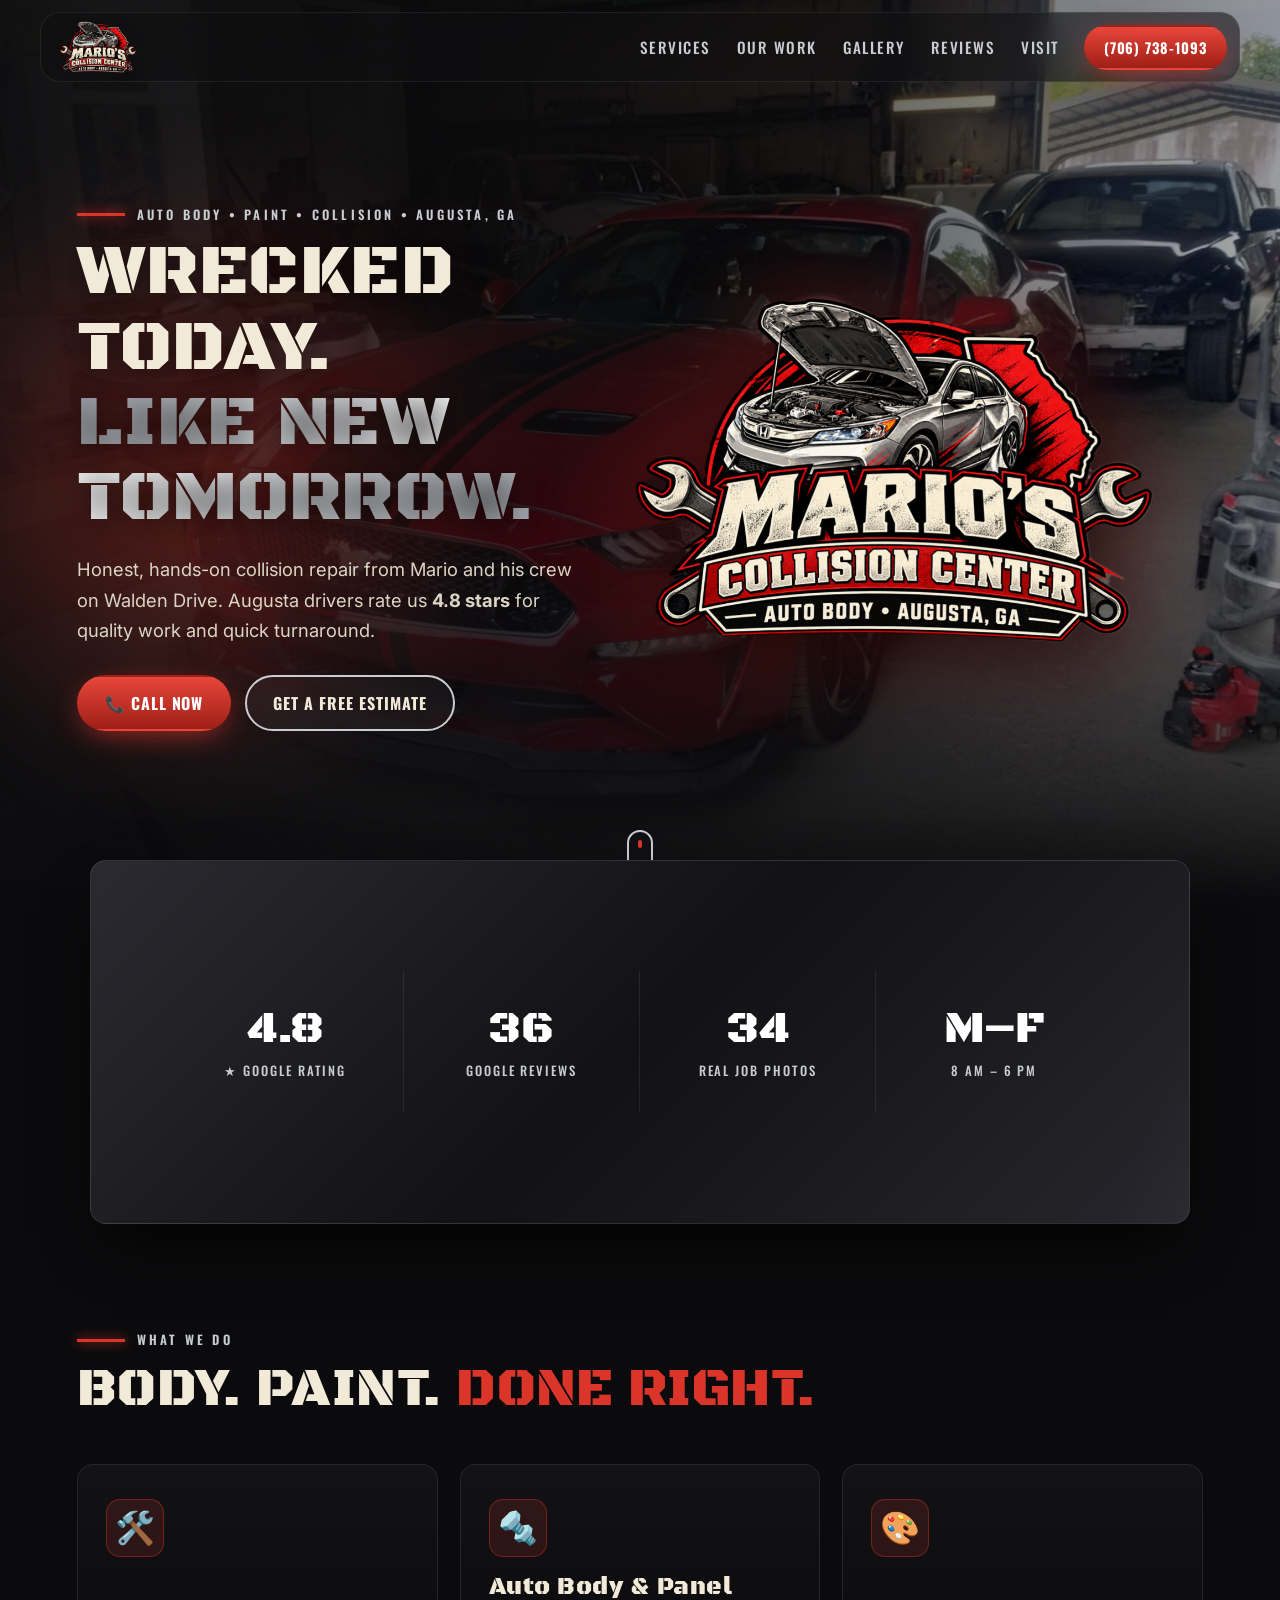
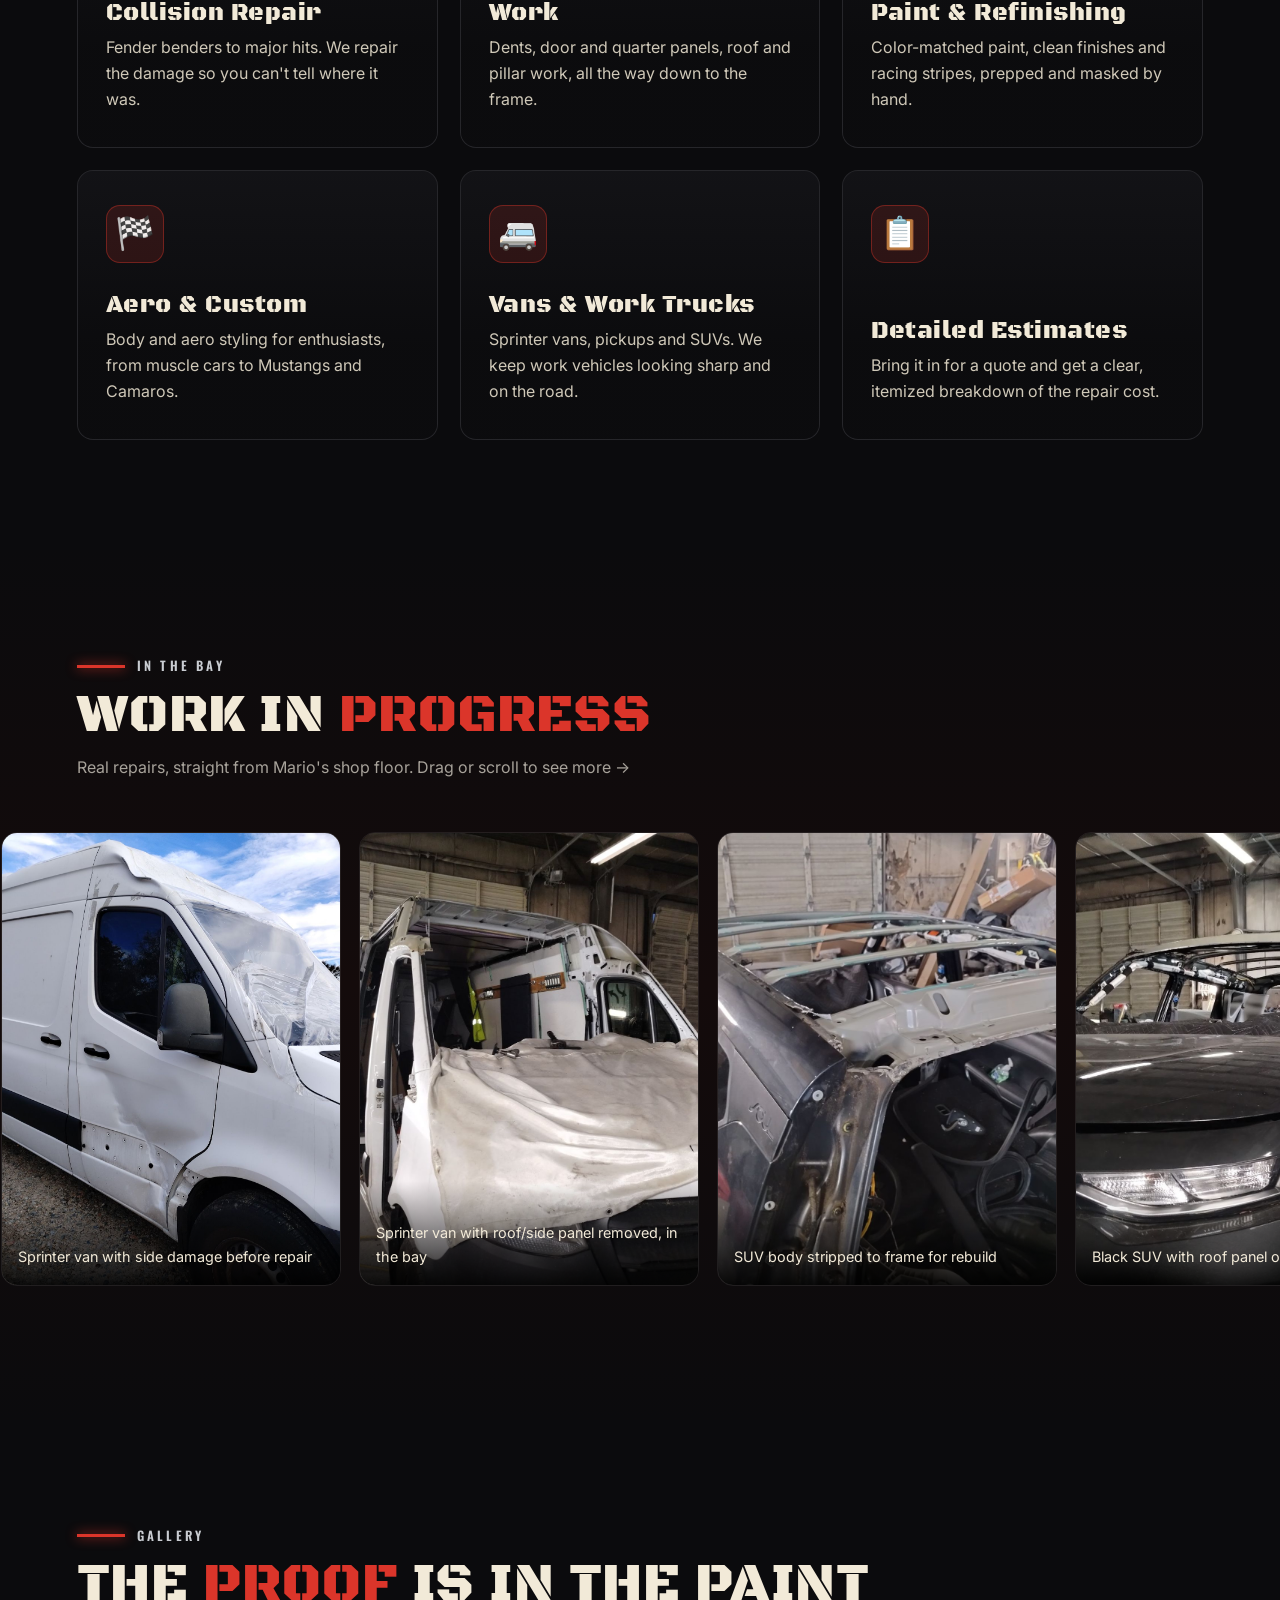
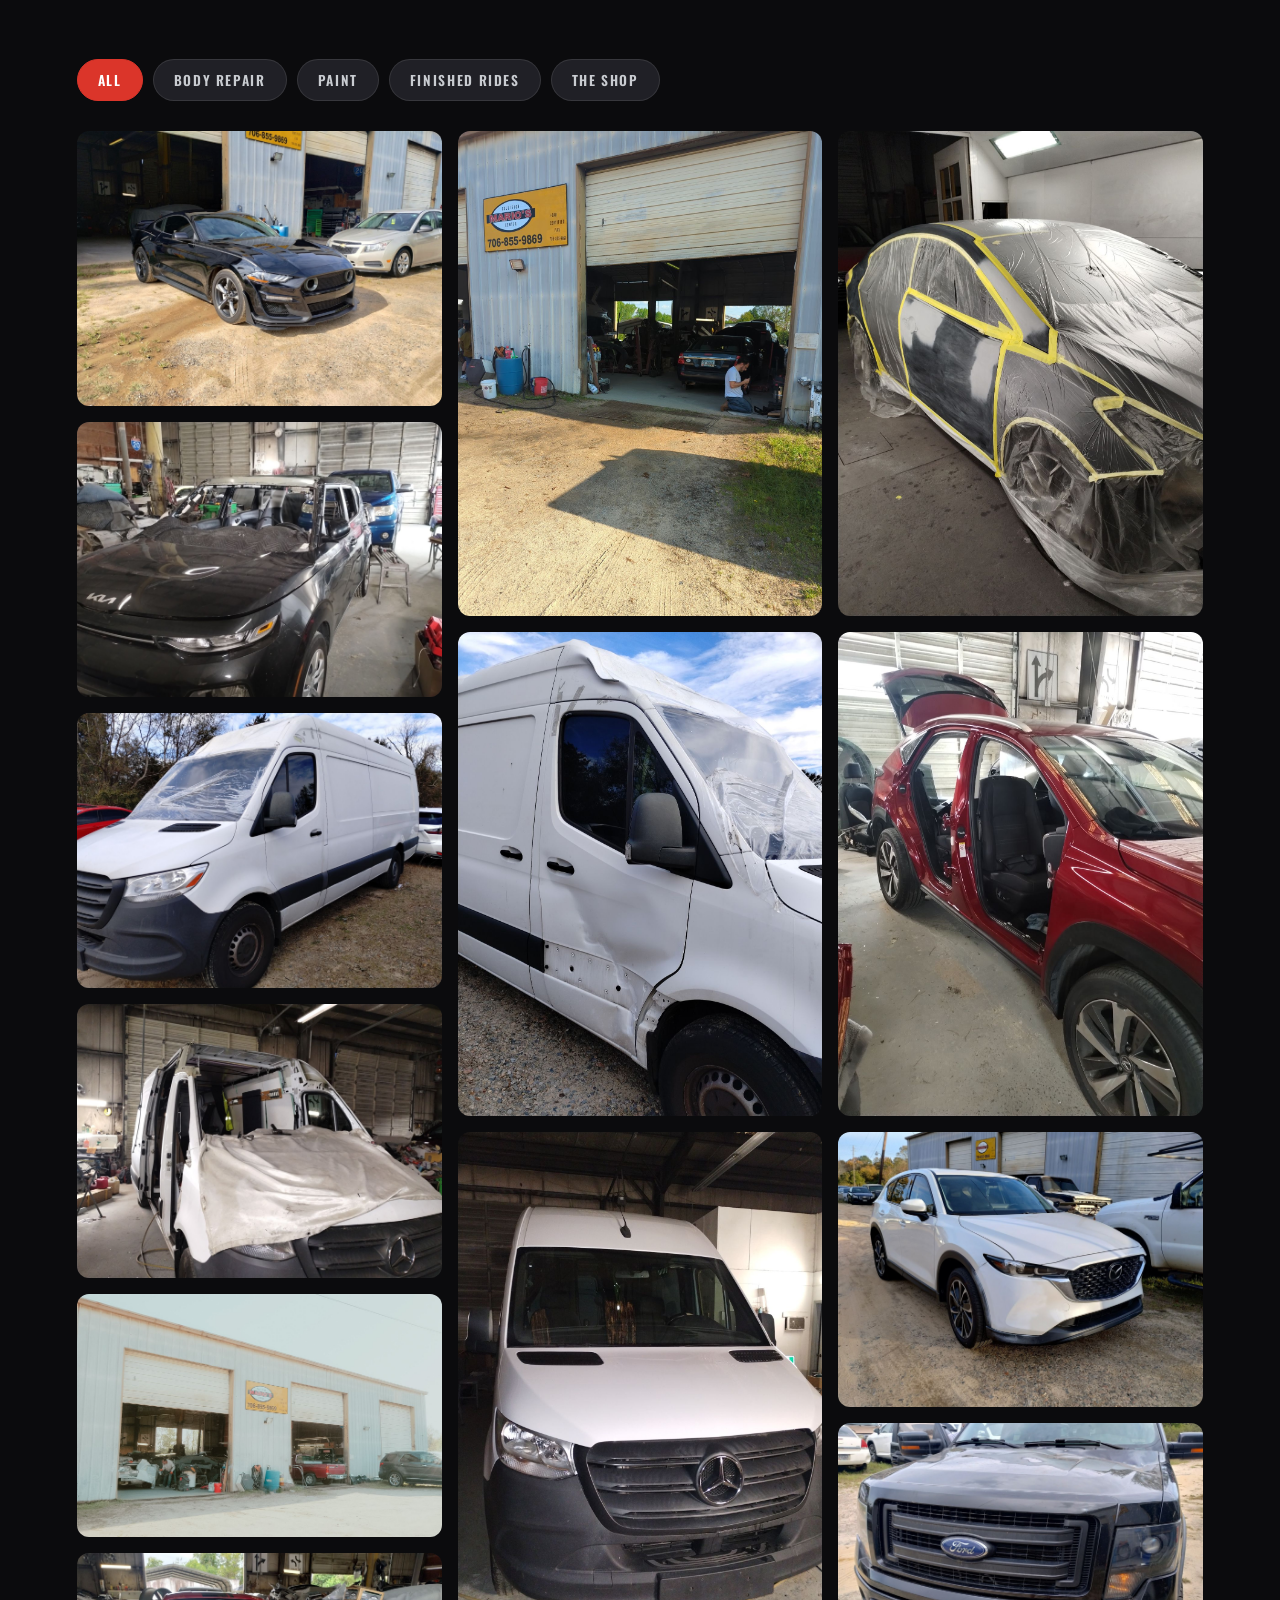
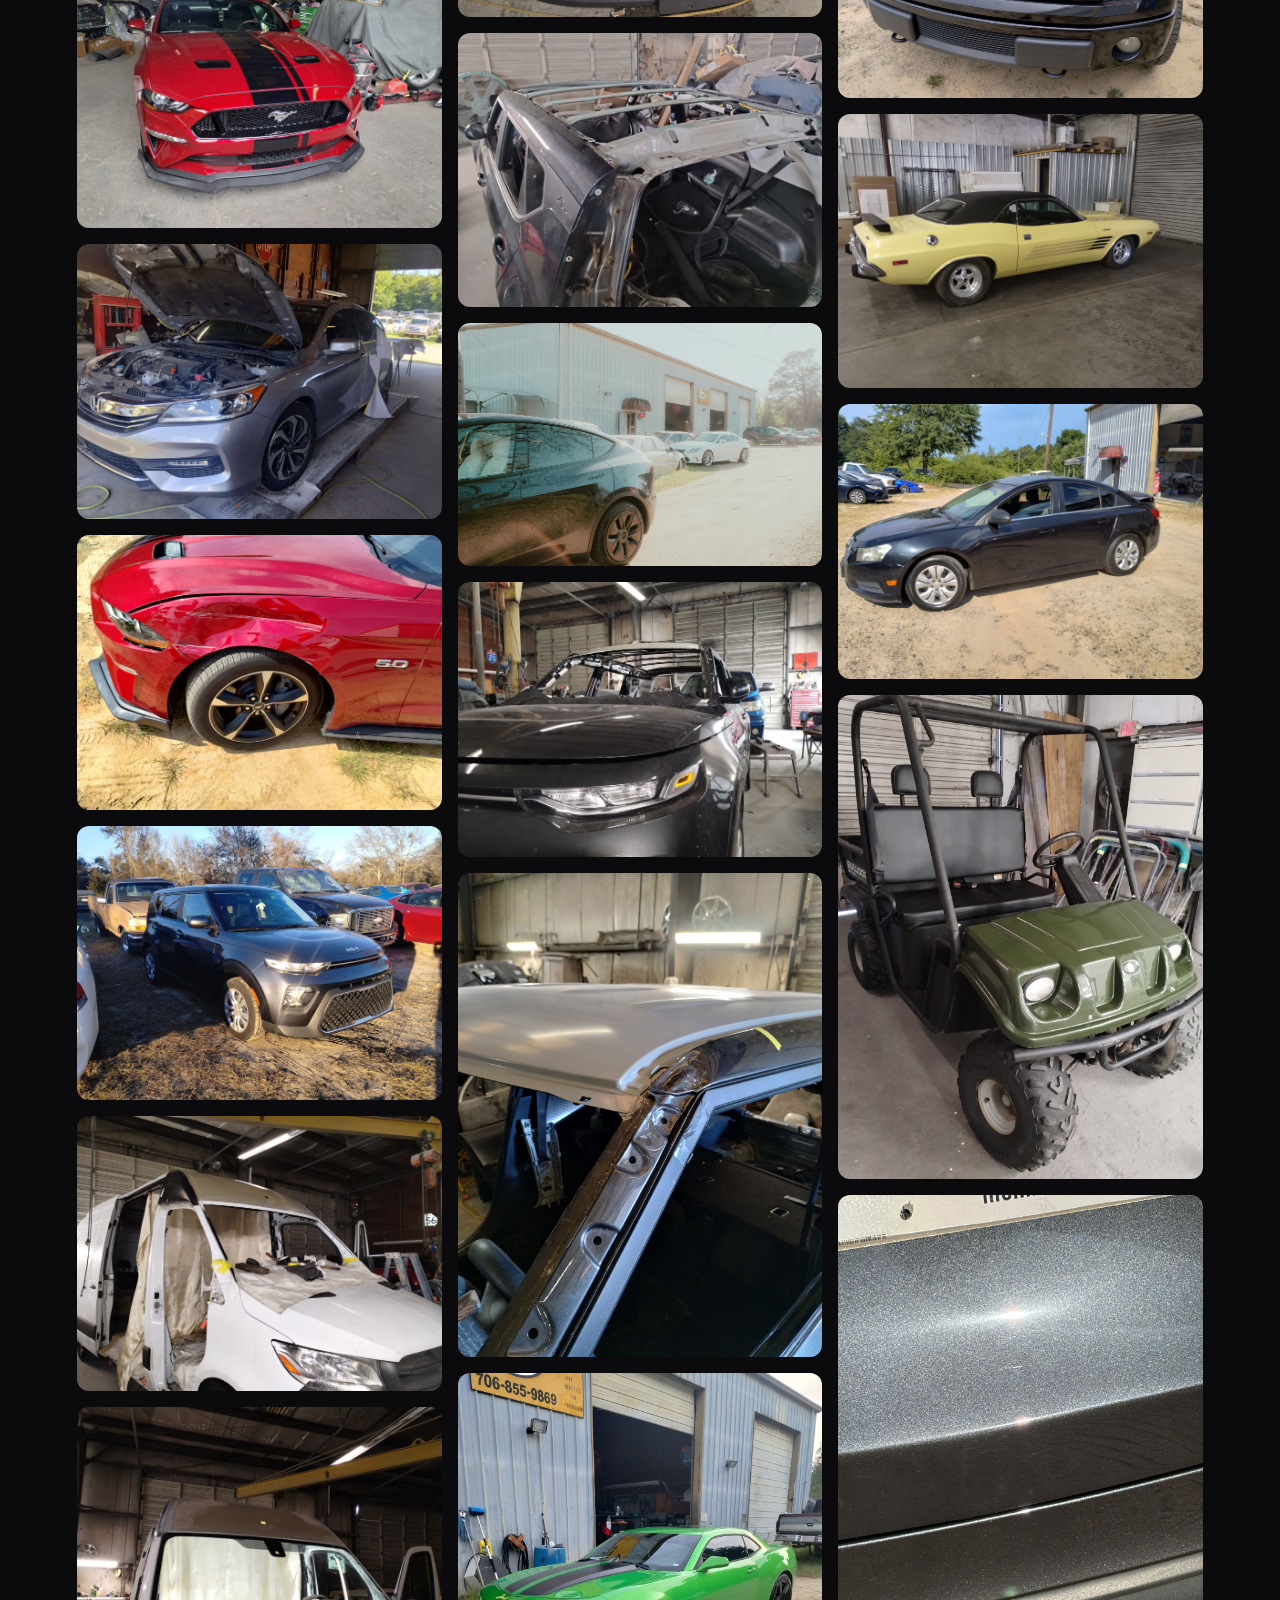
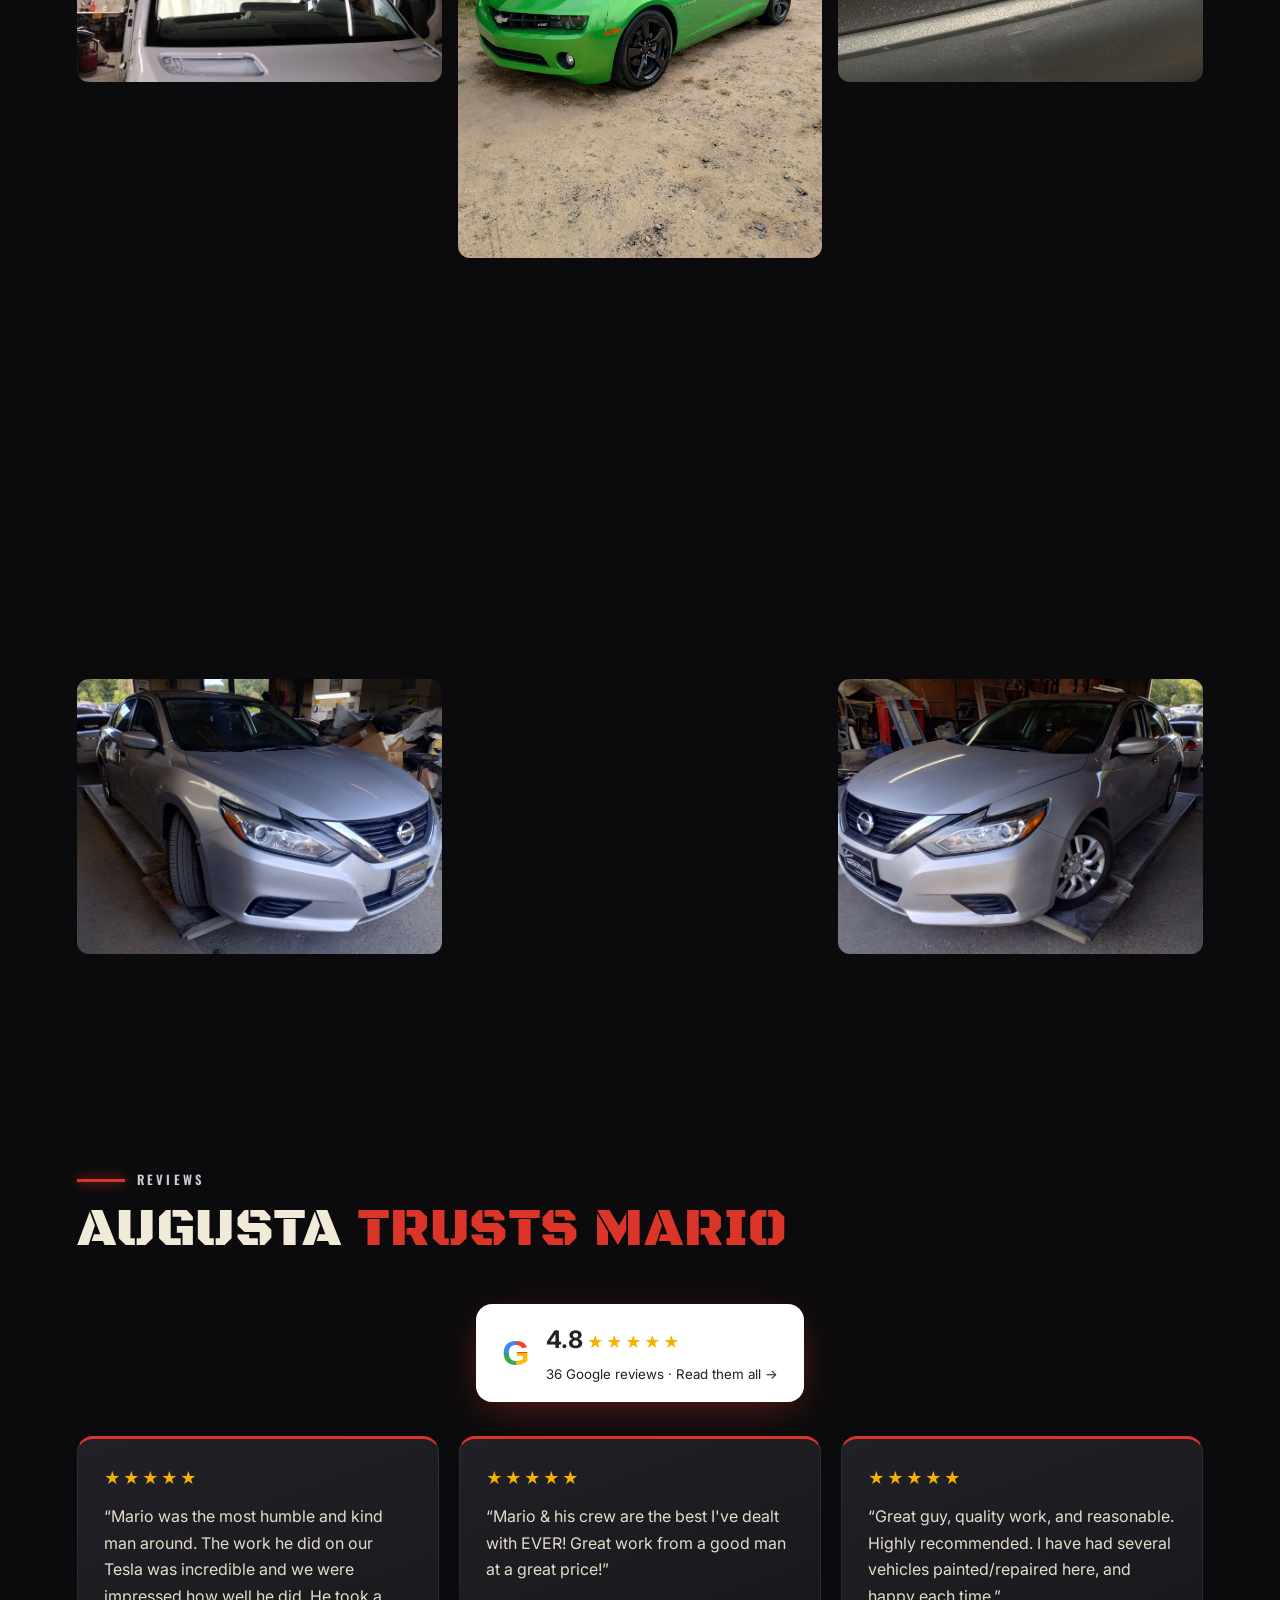
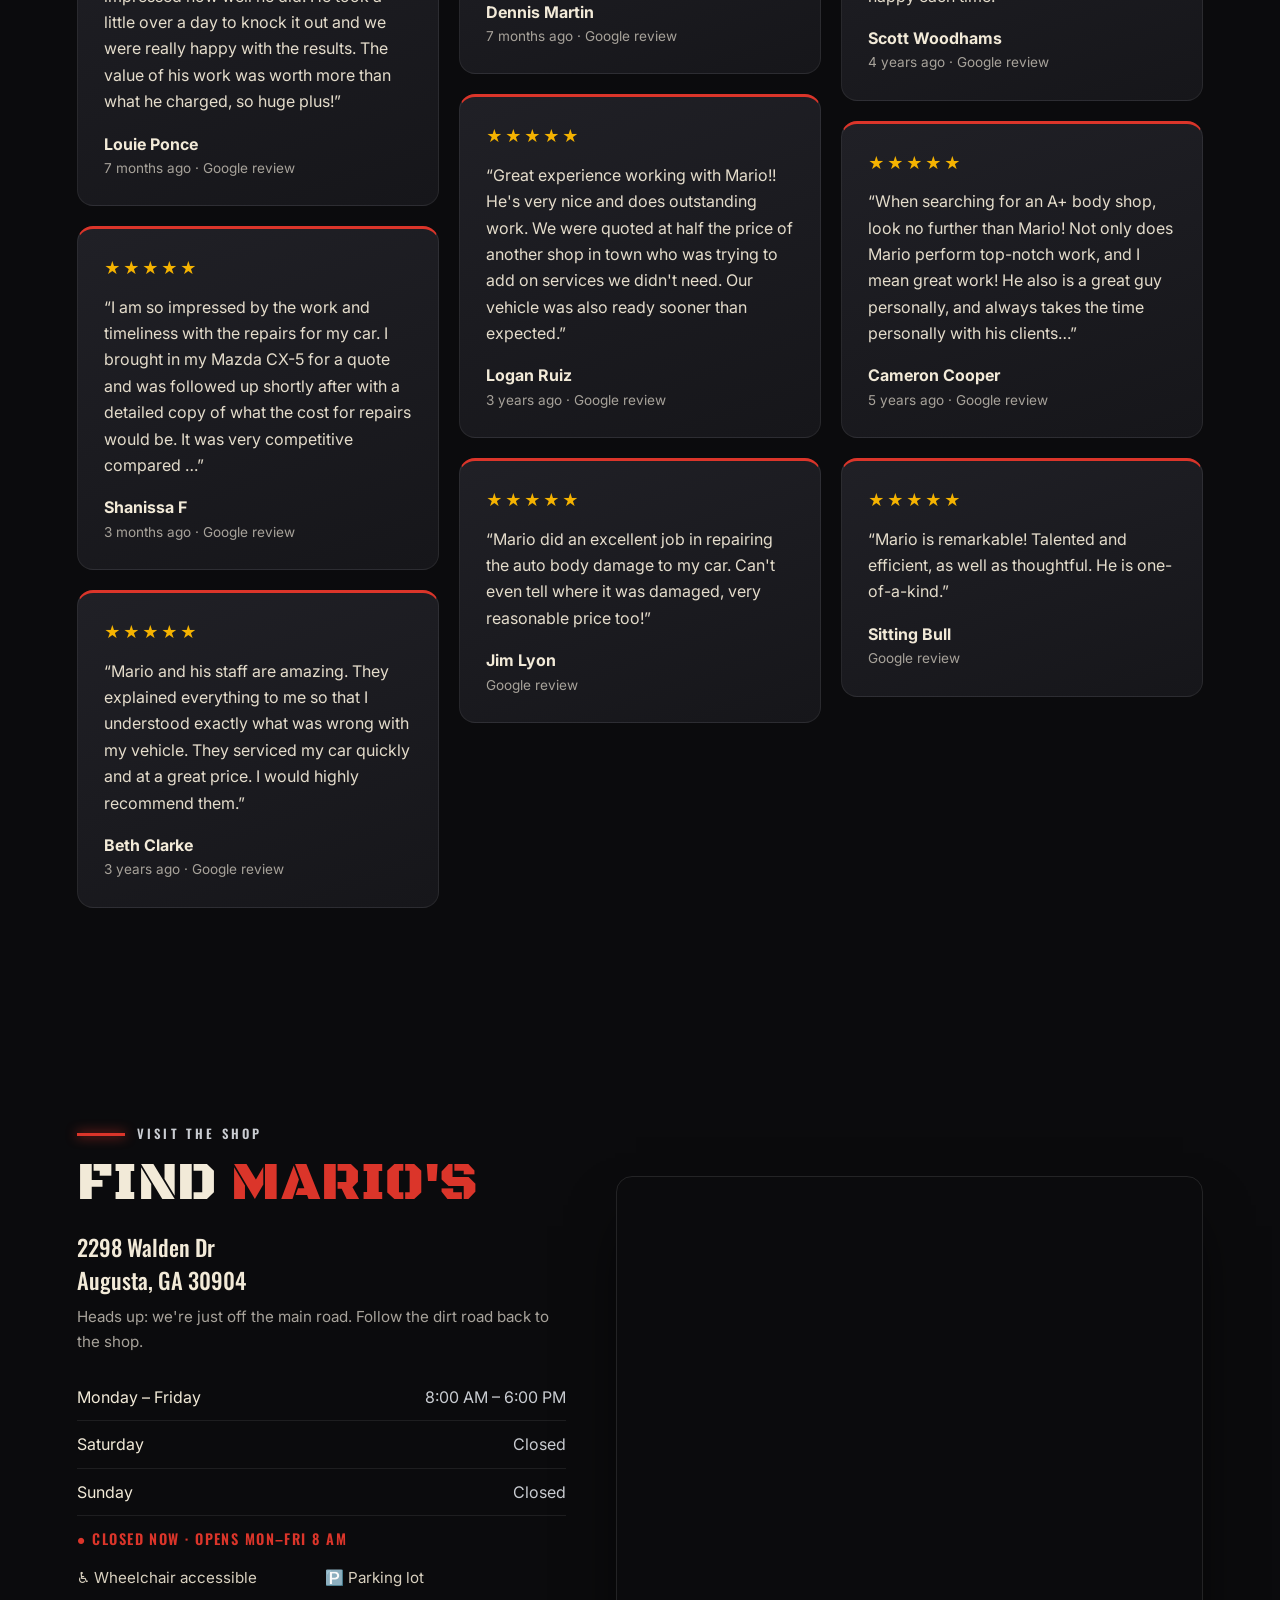
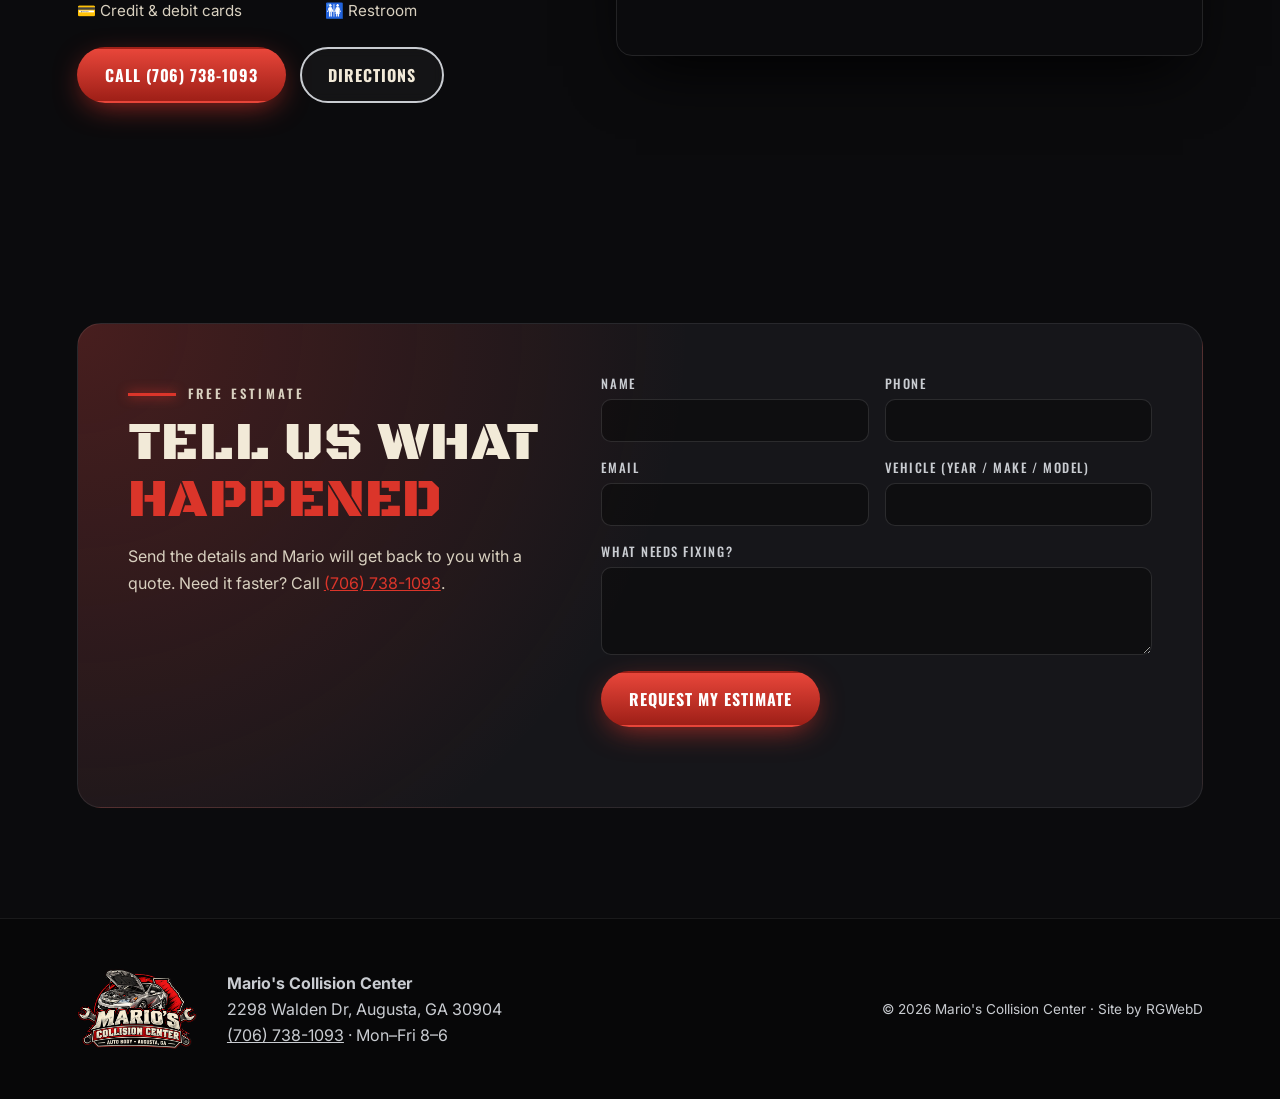
==== index.html @ 603a434c "Mario's Collision Center site" ====
<!doctype html>
<html lang="en">
<head>
<meta charset="utf-8"><meta name="viewport" content="width=device-width,initial-scale=1">
<title>Mario's Collision Center | Auto Body & Paint in Augusta, GA</title>
<meta name="description" content="Mario's Collision Center: collision repair, auto body and paint at 2298 Walden Dr, Augusta, GA. Rated 4.8 stars on Google. Call (706) 738-1093.">
<link rel="icon" href="assets/logo-clean.png">
<link rel="preconnect" href="https://fonts.googleapis.com"><link rel="preconnect" href="https://fonts.gstatic.com" crossorigin>
<link href="https://fonts.googleapis.com/css2?family=Black+Ops+One&family=Oswald:wght@500;700&family=Inter:wght@400;500;600&display=swap" rel="stylesheet">
<link rel="stylesheet" href="css/styles.css">
<script type="application/ld+json">{"@context":"https://schema.org","@type":"AutoBodyShop","name":"Mario's Collision Center","telephone":"+1-706-738-1093","address":{"@type":"PostalAddress","streetAddress":"2298 Walden Dr","addressLocality":"Augusta","addressRegion":"GA","postalCode":"30904","addressCountry":"US"},"geo":{"@type":"GeoCoordinates","latitude":33.4549062,"longitude":-82.0308642},"openingHours":"Mo-Fr 08:00-18:00","aggregateRating":{"@type":"AggregateRating","ratingValue":"4.8","reviewCount":"36"}}</script>
</head>
<body>
<div class="progress"></div>
<header class="nav" id="nav">
  <a href="#top" class="brand"><img src="assets/logo-clean.png" alt="Mario's Collision Center logo"></a>
  <nav id="menu"><a href="#services">Services</a><a href="#work">Our Work</a><a href="#gallery">Gallery</a><a href="#reviews">Reviews</a><a href="#visit">Visit</a></nav>
  <a href="tel:+17067381093" class="btn btn-red nav-cta">(706) 738-1093</a>
  <button class="burger" aria-label="Menu" aria-expanded="false"><span></span><span></span><span></span></button>
</header>

<section class="hero" id="top">
  <div class="hero-bg" style="background-image:url(assets/gallery/gbp-shop-03.jpg)"></div>
  <div class="hero-shade"></div><div class="hero-glow"></div>
  <div class="hero-inner">
    <img class="hero-logo" src="assets/logo-clean.png" alt="Mario's Collision Center, Auto Body, Augusta GA">
    <div class="hero-copy">
      <p class="eyebrow"><span class="line"></span>Auto Body • Paint • Collision • Augusta, GA</p>
      <h1>Wrecked today.<br><span class="sheen">Like new tomorrow.</span></h1>
      <p class="lead">Honest, hands-on collision repair from Mario and his crew on Walden Drive. Augusta drivers rate us <strong>4.8 stars</strong> for quality work and quick turnaround.</p>
      <div class="ctas"><a href="tel:+17067381093" class="btn btn-red">📞 Call Now</a><a href="#estimate" class="btn btn-ghost">Get a Free Estimate</a></div>
    </div>
  </div>
  <a href="#stats" class="scroll-cue" aria-label="Scroll down"><span></span></a>
</section>

<section class="stats" id="stats">
  <div class="stat reveal"><b data-count="4.8" data-dec="1">4.8</b><span>★ Google rating</span></div>
  <div class="stat reveal"><b data-count="36">36</b><span>Google reviews</span></div>
  <div class="stat reveal"><b data-count="34">34</b><span>Real job photos</span></div>
  <div class="stat reveal"><b>M–F</b><span>8 AM – 6 PM</span></div>
</section>

<section class="services" id="services">
  <div class="head reveal"><p class="eyebrow"><span class="line"></span>What we do</p><h2>Body. Paint. <span class="red">Done right.</span></h2></div>
  <div class="grid">
    <article class="card reveal" style="--img:url(assets/gallery/gbp-repair-05.jpg)"><div class="ic">🛠️</div><h3>Collision Repair</h3><p>Fender benders to major hits. We repair the damage so you can't tell where it was.</p></article>
    <article class="card reveal" style="--img:url(assets/gallery/gbp-repair-12.jpg)"><div class="ic">🔩</div><h3>Auto Body & Panel Work</h3><p>Dents, door and quarter panels, roof and pillar work, all the way down to the frame.</p></article>
    <article class="card reveal" style="--img:url(assets/gallery/gbp-paint-03.jpg)"><div class="ic">🎨</div><h3>Paint & Refinishing</h3><p>Color-matched paint, clean finishes and racing stripes, prepped and masked by hand.</p></article>
    <article class="card reveal" style="--img:url(assets/gallery/gbp-paint-01.jpg)"><div class="ic">🏁</div><h3>Aero & Custom</h3><p>Body and aero styling for enthusiasts, from muscle cars to Mustangs and Camaros.</p></article>
    <article class="card reveal" style="--img:url(assets/gallery/gbp-repair-07.jpg)"><div class="ic">🚐</div><h3>Vans & Work Trucks</h3><p>Sprinter vans, pickups and SUVs. We keep work vehicles looking sharp and on the road.</p></article>
    <article class="card reveal" style="--img:url(assets/gallery/gbp-car-08.jpg)"><div class="ic">📋</div><h3>Detailed Estimates</h3><p>Bring it in for a quote and get a clear, itemized breakdown of the repair cost.</p></article>
  </div>
</section>

<section class="work" id="work">
  <div class="head reveal"><p class="eyebrow"><span class="line"></span>In the bay</p><h2>Work in <span class="red">progress</span></h2><p class="sub">Real repairs, straight from Mario's shop floor. Drag or scroll to see more →</p></div>
  <div class="wip-strip"><div class="wip-card"><img src="assets/gallery/gbp-beforeafter-01.jpg" alt="Sprinter van with side damage before repair" loading="lazy"><span>Sprinter van with side damage before repair</span></div>
<div class="wip-card"><img src="assets/gallery/gbp-repair-03.jpg" alt="Sprinter van with roof/side panel removed, in the bay" loading="lazy"><span>Sprinter van with roof/side panel removed, in the bay</span></div>
<div class="wip-card"><img src="assets/gallery/gbp-repair-10.jpg" alt="SUV body stripped to frame for rebuild" loading="lazy"><span>SUV body stripped to frame for rebuild</span></div>
<div class="wip-card"><img src="assets/gallery/gbp-repair-11.jpg" alt="Black SUV with roof panel off, in the bay" loading="lazy"><span>Black SUV with roof panel off, in the bay</span></div>
<div class="wip-card"><img src="assets/gallery/gbp-repair-12.jpg" alt="Roof and pillar body work close-up" loading="lazy"><span>Roof and pillar body work close-up</span></div>
<div class="wip-card"><img src="assets/gallery/gbp-paint-02.jpg" alt="Car masked and taped for paint" loading="lazy"><span>Car masked and taped for paint</span></div>
<div class="wip-card"><img src="assets/gallery/gbp-repair-06.jpg" alt="Sprinter van front-end repair in progress" loading="lazy"><span>Sprinter van front-end repair in progress</span></div>
<div class="wip-card"><img src="assets/gallery/gbp-repair-04.jpg" alt="Silver Honda with hood up, masked for repair" loading="lazy"><span>Silver Honda with hood up, masked for repair</span></div></div>
</section>

<section class="gallery" id="gallery">
  <div class="head reveal"><p class="eyebrow"><span class="line"></span>Gallery</p><h2>The <span class="red">proof</span> is in the paint</h2></div>
  <div class="filters reveal"><button class="active" data-filter="all">All</button><button data-filter="repair">Body Repair</button><button data-filter="paint">Paint</button><button data-filter="car">Finished Rides</button><button data-filter="shop">The Shop</button></div>
  <div class="masonry"><figure class="g-item reveal" data-cat="car"><img src="assets/gallery/gbp-car-01.jpg" alt="Black Ford Mustang outside the shop bays" loading="lazy"><figcaption>Black Ford Mustang outside the shop bays</figcaption></figure>
<figure class="g-item reveal" data-cat="repair"><img src="assets/gallery/gbp-repair-01.jpg" alt="Gray Kia hatchback in shop with front-end work" loading="lazy"><figcaption>Gray Kia hatchback in shop with front-end work</figcaption></figure>
<figure class="g-item reveal" data-cat="repair"><img src="assets/gallery/gbp-repair-02.jpg" alt="White Mercedes Sprinter van awaiting body repair" loading="lazy"><figcaption>White Mercedes Sprinter van awaiting body repair</figcaption></figure>
<figure class="g-item reveal" data-cat="repair"><img src="assets/gallery/gbp-repair-03.jpg" alt="Sprinter van with roof/side panel removed, in the bay" loading="lazy"><figcaption>Sprinter van with roof/side panel removed, in the bay</figcaption></figure>
<figure class="g-item reveal" data-cat="shop"><img src="assets/gallery/gbp-shop-01.jpg" alt="Shop exterior with three roll-up bay doors" loading="lazy"><figcaption>Shop exterior with three roll-up bay doors</figcaption></figure>
<figure class="g-item reveal" data-cat="car"><img src="assets/gallery/gbp-car-02.jpg" alt="Red Ford Mustang 5.0 with black racing stripes inside the shop" loading="lazy"><figcaption>Red Ford Mustang 5.0 with black racing stripes inside the shop</figcaption></figure>
<figure class="g-item reveal" data-cat="repair"><img src="assets/gallery/gbp-repair-04.jpg" alt="Silver Honda with hood up, masked for repair" loading="lazy"><figcaption>Silver Honda with hood up, masked for repair</figcaption></figure>
<figure class="g-item reveal" data-cat="repair"><img src="assets/gallery/gbp-repair-05.jpg" alt="Red Mustang with fender/door damage before repair" loading="lazy"><figcaption>Red Mustang with fender/door damage before repair</figcaption></figure>
<figure class="g-item reveal" data-cat="car"><img src="assets/gallery/gbp-car-03.jpg" alt="Dark gray Kia Soul in the yard" loading="lazy"><figcaption>Dark gray Kia Soul in the yard</figcaption></figure>
<figure class="g-item reveal" data-cat="repair"><img src="assets/gallery/gbp-repair-06.jpg" alt="Sprinter van front-end repair in progress" loading="lazy"><figcaption>Sprinter van front-end repair in progress</figcaption></figure>
<figure class="g-item reveal" data-cat="repair"><img src="assets/gallery/gbp-repair-07.jpg" alt="White high-roof Sprinter van with open door in bay" loading="lazy"><figcaption>White high-roof Sprinter van with open door in bay</figcaption></figure>
<figure class="g-item reveal" data-cat="car"><img src="assets/gallery/gbp-car-04.jpg" alt="Black Mustang side profile in the lot" loading="lazy"><figcaption>Black Mustang side profile in the lot</figcaption></figure>
<figure class="g-item reveal" data-cat="repair"><img src="assets/gallery/gbp-repair-08.jpg" alt="Van interior/side opened up for panel work" loading="lazy"><figcaption>Van interior/side opened up for panel work</figcaption></figure>
<figure class="g-item reveal" data-cat="car"><img src="assets/gallery/gbp-car-05.jpg" alt="Silver Nissan Altima on tow dolly" loading="lazy"><figcaption>Silver Nissan Altima on tow dolly</figcaption></figure>
<figure class="g-item reveal" data-cat="shop"><img src="assets/gallery/gbp-shop-02.jpg" alt="Shop front with bay door and sign, portrait" loading="lazy"><figcaption>Shop front with bay door and sign, portrait</figcaption></figure>
<figure class="g-item reveal" data-cat="repair"><img src="assets/gallery/gbp-beforeafter-01.jpg" alt="Sprinter van with side damage before repair" loading="lazy"><figcaption>Sprinter van with side damage before repair</figcaption></figure>
<figure class="g-item reveal" data-cat="repair"><img src="assets/gallery/gbp-repair-09.jpg" alt="Mercedes Sprinter van front view in shop" loading="lazy"><figcaption>Mercedes Sprinter van front view in shop</figcaption></figure>
<figure class="g-item reveal" data-cat="repair"><img src="assets/gallery/gbp-repair-10.jpg" alt="SUV body stripped to frame for rebuild" loading="lazy"><figcaption>SUV body stripped to frame for rebuild</figcaption></figure>
<figure class="g-item reveal" data-cat="car"><img src="assets/gallery/gbp-car-06.jpg" alt="Dark Tesla outside the shop building" loading="lazy"><figcaption>Dark Tesla outside the shop building</figcaption></figure>
<figure class="g-item reveal" data-cat="repair"><img src="assets/gallery/gbp-repair-11.jpg" alt="Black SUV with roof panel off, in the bay" loading="lazy"><figcaption>Black SUV with roof panel off, in the bay</figcaption></figure>
<figure class="g-item reveal" data-cat="repair"><img src="assets/gallery/gbp-repair-12.jpg" alt="Roof and pillar body work close-up" loading="lazy"><figcaption>Roof and pillar body work close-up</figcaption></figure>
<figure class="g-item reveal" data-cat="paint"><img src="assets/gallery/gbp-paint-01.jpg" alt="Green Chevrolet Camaro with fresh black stripes" loading="lazy"><figcaption>Green Chevrolet Camaro with fresh black stripes</figcaption></figure>
<figure class="g-item reveal" data-cat="car"><img src="assets/gallery/gbp-car-07.jpg" alt="Gray Tesla Model 3 rear" loading="lazy"><figcaption>Gray Tesla Model 3 rear</figcaption></figure>
<figure class="g-item reveal" data-cat="paint"><img src="assets/gallery/gbp-paint-02.jpg" alt="Car masked and taped for paint" loading="lazy"><figcaption>Car masked and taped for paint</figcaption></figure>
<figure class="g-item reveal" data-cat="repair"><img src="assets/gallery/gbp-repair-13.jpg" alt="Red SUV with door open in the bay" loading="lazy"><figcaption>Red SUV with door open in the bay</figcaption></figure>
<figure class="g-item reveal" data-cat="car"><img src="assets/gallery/gbp-car-08.jpg" alt="White Mazda CX-5 after repair" loading="lazy"><figcaption>White Mazda CX-5 after repair</figcaption></figure>
<figure class="g-item reveal" data-cat="car"><img src="assets/gallery/gbp-car-09.jpg" alt="Gray Ford F-150 front end" loading="lazy"><figcaption>Gray Ford F-150 front end</figcaption></figure>
<figure class="g-item reveal" data-cat="car"><img src="assets/gallery/gbp-car-10.jpg" alt="Yellow classic muscle car in shop" loading="lazy"><figcaption>Yellow classic muscle car in shop</figcaption></figure>
<figure class="g-item reveal" data-cat="car"><img src="assets/gallery/gbp-car-11.jpg" alt="Dark Chevrolet Cruze outside the shop" loading="lazy"><figcaption>Dark Chevrolet Cruze outside the shop</figcaption></figure>
<figure class="g-item reveal" data-cat="car"><img src="assets/gallery/gbp-car-12.jpg" alt="Green utility vehicle (UTV) in the shop" loading="lazy"><figcaption>Green utility vehicle (UTV) in the shop</figcaption></figure>
<figure class="g-item reveal" data-cat="paint"><img src="assets/gallery/gbp-paint-03.jpg" alt="Glossy gray metallic paint finish close-up on hood" loading="lazy"><figcaption>Glossy gray metallic paint finish close-up on hood</figcaption></figure>
<figure class="g-item reveal" data-cat="car"><img src="assets/gallery/gbp-car-13.jpg" alt="White Sprinter cargo van outside" loading="lazy"><figcaption>White Sprinter cargo van outside</figcaption></figure>
<figure class="g-item reveal" data-cat="shop"><img src="assets/gallery/gbp-shop-03.jpg" alt="Red Mustang inside the shop with lifts and tools" loading="lazy"><figcaption>Red Mustang inside the shop with lifts and tools</figcaption></figure>
<figure class="g-item reveal" data-cat="car"><img src="assets/gallery/gbp-car-14.jpg" alt="Silver Nissan Altima on tow dolly in the shop" loading="lazy"><figcaption>Silver Nissan Altima on tow dolly in the shop</figcaption></figure></div>
</section>

<section class="reviews" id="reviews">
  <div class="head reveal"><p class="eyebrow"><span class="line"></span>Reviews</p><h2>Augusta <span class="red">trusts Mario</span></h2></div>
  <a class="g-badge reveal" href="https://www.google.com/maps/search/?api=1&query=Mario%27s+Collision+Center+2298+Walden+Dr+Augusta+GA" target="_blank" rel="noopener">
    <span class="g">G</span><span><b id="g-rating">4.8</b> <span class="stars">★★★★★</span><br><small><span id="g-count">36</span> Google reviews · Read them all →</small></span></a>
  <div class="review-grid" id="review-grid"><article class="review reveal"><div class="stars">★★★★★</div><p>“Mario was the most humble and kind man around. The work he did on our Tesla was incredible and we were impressed how well he did. He took a little over a day to knock it out and we were really happy with the results. The value of his work was worth more than what he charged, so huge plus!”</p><footer><strong>Louie Ponce</strong><span>7 months ago · Google review</span></footer></article>
<article class="review reveal"><div class="stars">★★★★★</div><p>“I am so impressed by the work and timeliness with the repairs for my car. I brought in my Mazda CX-5 for a quote and was followed up shortly after with a detailed copy of what the cost for repairs would be. It was very competitive compared …”</p><footer><strong>Shanissa F</strong><span>3 months ago · Google review</span></footer></article>
<article class="review reveal"><div class="stars">★★★★★</div><p>“Mario and his staff are amazing. They explained everything to me so that I understood exactly what was wrong with my vehicle. They serviced my car quickly and at a great price. I would highly recommend them.”</p><footer><strong>Beth Clarke</strong><span>3 years ago · Google review</span></footer></article>
<article class="review reveal"><div class="stars">★★★★★</div><p>“Mario &amp; his crew are the best I&#x27;ve dealt with EVER! Great work from a good man at a great price!”</p><footer><strong>Dennis Martin</strong><span>7 months ago · Google review</span></footer></article>
<article class="review reveal"><div class="stars">★★★★★</div><p>“Great experience working with Mario!! He&#x27;s very nice and does outstanding work. We were quoted at half the price of another shop in town who was trying to add on services we didn&#x27;t need. Our vehicle was also ready sooner than expected.”</p><footer><strong>Logan Ruiz</strong><span>3 years ago · Google review</span></footer></article>
<article class="review reveal"><div class="stars">★★★★★</div><p>“Mario did an excellent job in repairing the auto body damage to my car. Can&#x27;t even tell where it was damaged, very reasonable price too!”</p><footer><strong>Jim Lyon</strong><span>Google review</span></footer></article>
<article class="review reveal"><div class="stars">★★★★★</div><p>“Great guy, quality work, and reasonable. Highly recommended. I have had several vehicles painted/repaired here, and happy each time.”</p><footer><strong>Scott Woodhams</strong><span>4 years ago · Google review</span></footer></article>
<article class="review reveal"><div class="stars">★★★★★</div><p>“When searching for an A+ body shop, look no further than Mario! Not only does Mario perform top-notch work, and I mean great work! He also is a great guy personally, and always takes the time personally with his clients…”</p><footer><strong>Cameron Cooper</strong><span>5 years ago · Google review</span></footer></article>
<article class="review reveal"><div class="stars">★★★★★</div><p>“Mario is remarkable! Talented and efficient, as well as thoughtful. He is one-of-a-kind.”</p><footer><strong>Sitting Bull</strong><span>Google review</span></footer></article></div>
</section>

<section class="visit" id="visit">
  <div class="visit-info reveal">
    <p class="eyebrow"><span class="line"></span>Visit the shop</p><h2>Find <span class="red">Mario's</span></h2>
    <p class="addr">2298 Walden Dr<br>Augusta, GA 30904</p>
    <p class="tip">Heads up: we're just off the main road. Follow the dirt road back to the shop.</p>
    <table class="hours"><tr><td>Monday – Friday</td><td>8:00 AM – 6:00 PM</td></tr><tr><td>Saturday</td><td>Closed</td></tr><tr><td>Sunday</td><td>Closed</td></tr></table>
    <p class="open-now" id="open-now"></p>
    <ul class="amen"><li>♿ Wheelchair accessible</li><li>🅿️ Parking lot</li><li>💳 Credit & debit cards</li><li>🚻 Restroom</li></ul>
    <div class="ctas"><a href="tel:+17067381093" class="btn btn-red">Call (706) 738-1093</a><a class="btn btn-ghost" target="_blank" rel="noopener" href="https://www.google.com/maps/dir/?api=1&destination=33.4549062,-82.0308642">Directions</a></div>
  </div>
  <div class="map reveal"><iframe title="Map to Mario's Collision Center" loading="lazy" src="https://maps.google.com/maps?q=33.4549062,-82.0308642&z=15&output=embed"></iframe></div>
</section>

<section class="estimate" id="estimate">
  <div class="est-box reveal">
    <div><p class="eyebrow"><span class="line"></span>Free estimate</p><h2>Tell us what <span class="red">happened</span></h2><p>Send the details and Mario will get back to you with a quote. Need it faster? Call <a href="tel:+17067381093">(706) 738-1093</a>.</p></div>
    <!-- PLACEHOLDER: point action at Formspree/Netlify/etc. once the shop's email is confirmed -->
    <form action="#FORM-ENDPOINT-PLACEHOLDER" method="POST" id="est-form">
      <div class="row"><label>Name<input name="name" required></label><label>Phone<input name="phone" type="tel" required></label></div>
      <div class="row"><label>Email<input name="email" type="email"></label><label>Vehicle (year / make / model)<input name="vehicle"></label></div>
      <label>What needs fixing?<textarea name="details" rows="4" required></textarea></label>
      <button class="btn btn-red" type="submit">Request My Estimate</button>
      <p class="form-note" id="form-note"></p>
    </form>
  </div>
</section>

<footer class="foot">
  <img src="assets/logo-clean.png" alt="Mario's Collision Center">
  <div><b>Mario's Collision Center</b><br>2298 Walden Dr, Augusta, GA 30904<br><a href="tel:+17067381093">(706) 738-1093</a> · Mon–Fri 8–6</div>
  <p class="copy">© <span id="yr"></span> Mario's Collision Center · Site by RGWebD</p>
</footer>

<div class="lightbox" id="lb" aria-hidden="true"><button class="lb-x" aria-label="Close">×</button><button class="lb-prev" aria-label="Previous">‹</button><figure><img alt=""><figcaption></figcaption></figure><button class="lb-next" aria-label="Next">›</button></div>
<script src="js/main.js"></script>
<script src="js/reviews.js"></script>
</body></html>
---- css/styles.css ----
:root{--red:#db352a;--red-d:#9e1f17;--ink:#0b0b0d;--char:#16161a;--char2:#202026;--silver:#c9ccd1;--cream:#f2ead8;--muted:#a7a29a;--r:16px}
*{box-sizing:border-box;margin:0;padding:0}html{scroll-behavior:smooth;scroll-padding-top:80px}
body{background:var(--ink);color:var(--cream);font:16px/1.65 Inter,system-ui,sans-serif;overflow-x:hidden}
img{max-width:100%;display:block}a{color:inherit}
h1,h2,h3{font-family:"Black Ops One",Oswald,sans-serif;font-weight:400;line-height:1.05;letter-spacing:.5px}
h2{font-size:clamp(2rem,5vw,3.4rem)}.red{color:var(--red)}
.eyebrow{font:600 .8rem/1 Oswald,sans-serif;letter-spacing:.25em;text-transform:uppercase;color:var(--silver);display:flex;align-items:center;gap:12px;margin-bottom:14px}
.line{display:inline-block;height:3px;width:0;background:var(--red);box-shadow:0 0 12px var(--red);transition:width 1s .2s cubic-bezier(.2,.8,.2,1)}
.in .line,.hero .line{width:48px}.hero .line{animation:grow 1.2s .5s both}@keyframes grow{from{width:0}to{width:48px}}
.progress{position:fixed;top:0;left:0;height:3px;width:0;background:linear-gradient(90deg,var(--red),#ff7a6e);z-index:100;box-shadow:0 0 10px var(--red)}
.btn{display:inline-flex;align-items:center;gap:8px;padding:14px 26px;border-radius:999px;font:700 1rem Oswald,sans-serif;letter-spacing:.06em;text-transform:uppercase;text-decoration:none;border:2px solid transparent;cursor:pointer;transition:.25s;position:relative;overflow:hidden}
.btn-red{background:linear-gradient(180deg,#e8463a,var(--red-d));color:#fff;box-shadow:0 8px 30px -8px rgba(219,53,42,.8)}
.btn-red:hover{transform:translateY(-2px);box-shadow:0 12px 40px -6px rgba(219,53,42,1)}
.btn::after{content:"";position:absolute;inset:0;background:linear-gradient(110deg,transparent 30%,rgba(255,255,255,.35) 50%,transparent 70%);transform:translateX(-120%);transition:transform .7s}
.btn:hover::after{transform:translateX(120%)}
.btn-ghost{border-color:var(--silver);color:var(--cream);background:rgba(255,255,255,.04);backdrop-filter:blur(6px)}.btn-ghost:hover{border-color:var(--red);color:#fff}
/* nav */
.nav{position:fixed;top:12px;left:50%;transform:translateX(-50%);width:min(1200px,calc(100% - 24px));display:flex;align-items:center;gap:24px;padding:8px 12px 8px 18px;border-radius:20px;background:rgba(15,15,18,.55);backdrop-filter:blur(16px) saturate(1.4);border:1px solid rgba(255,255,255,.08);z-index:50;transition:.3s}
.nav.scrolled{background:rgba(11,11,13,.85);box-shadow:0 10px 40px rgba(0,0,0,.5)}
.brand img{height:52px;width:auto}.nav nav{display:flex;gap:26px;margin-left:auto}
.nav nav a{text-decoration:none;font:500 .95rem Oswald,sans-serif;letter-spacing:.1em;text-transform:uppercase;color:var(--silver);position:relative}
.nav nav a::after{content:"";position:absolute;left:0;bottom:-4px;height:2px;width:100%;background:var(--red);transform:scaleX(0);transition:.3s;transform-origin:left}
.nav nav a:hover{color:#fff}.nav nav a:hover::after{transform:scaleX(1)}.nav-cta{padding:10px 18px;font-size:.9rem}
.burger{display:none;background:none;border:0;width:40px;height:40px;cursor:pointer;margin-left:auto}.burger span{display:block;height:2px;background:var(--cream);margin:7px 8px;transition:.3s}
/* hero */
.hero{position:relative;min-height:100svh;display:flex;align-items:center;overflow:hidden;padding:120px 6vw 80px}
.hero-bg{position:absolute;inset:-8%;background-size:cover;background-position:center;animation:kb 24s ease-in-out infinite alternate;will-change:transform}
@keyframes kb{from{transform:scale(1.05)}to{transform:scale(1.18) translate(-2%,-1%)}}
.hero-shade{position:absolute;inset:0;background:linear-gradient(90deg,rgba(11,11,13,.96) 0%,rgba(11,11,13,.8) 45%,rgba(11,11,13,.35)),linear-gradient(0deg,var(--ink),transparent 40%)}
.hero-glow{position:absolute;width:60vw;height:60vw;left:-15vw;top:10%;background:radial-gradient(circle,rgba(219,53,42,.35),transparent 60%);filter:blur(40px);animation:pulse 6s ease-in-out infinite}
@keyframes pulse{50%{opacity:.55;transform:scale(1.1)}}
.hero-inner{position:relative;max-width:1200px;margin:0 auto;width:100%;display:grid;grid-template-columns:1fr 1.1fr;gap:40px;align-items:center}
.hero-logo{width:100%;max-width:520px;filter:drop-shadow(0 20px 40px rgba(0,0,0,.7)) drop-shadow(0 0 40px rgba(219,53,42,.35));animation:float 6s ease-in-out infinite;order:2}
@keyframes float{50%{transform:translateY(-12px)}}
.hero h1{font-size:clamp(2.4rem,5.6vw,4.6rem);margin-bottom:18px;text-shadow:0 4px 30px rgba(0,0,0,.6)}
.sheen{background:linear-gradient(100deg,#9da1a8 0%,#fff 20%,#b9bcc2 35%,#8a8e95 50%,#f4f4f6 65%,#a9acb2 80%);background-size:250% 100%;-webkit-background-clip:text;background-clip:text;color:transparent;animation:sheen 5s linear infinite}
@keyframes sheen{from{background-position:100% 0}to{background-position:-150% 0}}
.lead{font-size:1.15rem;color:#ddd5c4;max-width:560px;margin-bottom:30px}.ctas{display:flex;gap:14px;flex-wrap:wrap}
.scroll-cue{position:absolute;bottom:28px;left:50%;width:26px;height:42px;border:2px solid var(--silver);border-radius:14px;transform:translateX(-50%)}
.scroll-cue span{position:absolute;left:50%;top:8px;width:4px;height:8px;margin-left:-2px;background:var(--red);border-radius:2px;animation:cue 1.6s infinite}@keyframes cue{to{transform:translateY(14px);opacity:0}}
/* stats */
.stats{max-width:1100px;margin:-40px auto 0;position:relative;z-index:2;display:grid;grid-template-columns:repeat(4,1fr);background:linear-gradient(135deg,#2a2a30,#121215 50%,#26262c);border:1px solid rgba(255,255,255,.1);border-radius:var(--r);overflow:hidden;box-shadow:0 30px 60px -20px #000}
.stats::before{content:"";position:absolute;inset:0;background:linear-gradient(110deg,transparent 40%,rgba(255,255,255,.08) 50%,transparent 60%);background-size:250% 100%;animation:sheen 7s linear infinite;pointer-events:none}
.stat{padding:30px 16px;text-align:center;border-right:1px solid rgba(255,255,255,.07)}.stat:last-child{border:0}
.stat b{display:block;font:400 clamp(2rem,4vw,2.8rem) "Black Ops One";color:#fff}.stat span{color:var(--silver);font:500 .8rem Oswald;letter-spacing:.15em;text-transform:uppercase}
section{padding:110px 6vw}.head{max-width:1200px;margin:0 auto 46px}.sub{color:var(--muted);margin-top:10px}
/* services */
.grid{max-width:1200px;margin:auto;display:grid;grid-template-columns:repeat(3,1fr);gap:22px}
.card{position:relative;padding:34px 28px;min-height:270px;border-radius:var(--r);background:var(--char);border:1px solid rgba(255,255,255,.07);overflow:hidden;transition:transform .4s,border-color .4s,box-shadow .4s;display:flex;flex-direction:column;justify-content:flex-end}
.card::before{content:"";position:absolute;inset:0;background:var(--img) center/cover;opacity:.18;transition:.6s;filter:grayscale(.6)}
.card::after{content:"";position:absolute;inset:0;background:linear-gradient(0deg,rgba(11,11,13,.95) 35%,rgba(11,11,13,.3))}
.card>*{position:relative;z-index:1}.card:hover{transform:translateY(-8px);border-color:var(--red);box-shadow:0 20px 50px -15px rgba(219,53,42,.55)}
.card:hover::before{opacity:.55;transform:scale(1.08);filter:none}
.ic{font-size:2rem;margin-bottom:auto;width:58px;height:58px;display:grid;place-items:center;border-radius:14px;background:rgba(219,53,42,.15);border:1px solid rgba(219,53,42,.4)}
.card h3{font-size:1.5rem;margin:18px 0 8px}.card p{color:#cfc8b8}
/* wip */
.work{background:linear-gradient(180deg,var(--ink),#140b0b,var(--ink))}
.wip-strip{display:flex;gap:18px;overflow-x:auto;scroll-snap-type:x mandatory;padding:6px 6vw 24px;margin:0 -6vw;scrollbar-color:var(--red) transparent;cursor:grab}
.wip-card{flex:0 0 clamp(240px,28vw,340px);aspect-ratio:3/4;border-radius:var(--r);overflow:hidden;position:relative;scroll-snap-align:start;border:1px solid rgba(255,255,255,.08)}
.wip-card img{width:100%;height:100%;object-fit:cover;transition:transform .6s;pointer-events:none}.wip-card:hover img{transform:scale(1.07)}
.wip-card span{position:absolute;inset:auto 0 0;padding:40px 16px 16px;background:linear-gradient(0deg,rgba(0,0,0,.9),transparent);font-size:.9rem}
/* gallery */
.filters{max-width:1200px;margin:0 auto 30px;display:flex;gap:10px;flex-wrap:wrap}
.filters button{background:var(--char2);color:var(--silver);border:1px solid rgba(255,255,255,.1);padding:10px 20px;border-radius:999px;font:600 .85rem Oswald;letter-spacing:.12em;text-transform:uppercase;cursor:pointer;transition:.25s}
.filters button:hover{color:#fff;border-color:var(--red)}.filters button.active{background:var(--red);color:#fff;border-color:var(--red)}
.masonry{max-width:1200px;margin:auto;columns:3 300px;column-gap:16px}
.g-item{break-inside:avoid;margin-bottom:16px;border-radius:12px;overflow:hidden;position:relative;cursor:zoom-in;background:var(--char)}
.g-item img{width:100%;transition:transform .6s,filter .6s}.g-item:hover img{transform:scale(1.06);filter:brightness(.7)}
.g-item figcaption{position:absolute;inset:auto 0 0;padding:14px;font-size:.85rem;transform:translateY(100%);transition:.4s;background:linear-gradient(0deg,rgba(0,0,0,.85),transparent)}
.g-item:hover figcaption{transform:none}.g-item.hide{display:none}
/* reviews */
.g-badge{max-width:1200px;margin:0 auto 34px;display:inline-flex;gap:16px;align-items:center;padding:16px 26px;border-radius:var(--r);background:#fff;color:#222;text-decoration:none;box-shadow:0 10px 40px -10px rgba(219,53,42,.5);transition:.3s}
.reviews .g-badge{display:flex;width:fit-content}.g-badge:hover{transform:translateY(-3px)}
.g{font:700 2.2rem Arial;background:conic-gradient(#ea4335 0 25%,#fbbc05 0 50%,#34a853 0 75%,#4285f4 0);-webkit-background-clip:text;color:transparent}
.g-badge b{font-size:1.5rem}.stars{color:#f5b301;letter-spacing:2px}
.review-grid{max-width:1200px;margin:auto;columns:3 300px;column-gap:20px}
.review{break-inside:avoid;margin-bottom:20px;padding:26px;border-radius:var(--r);background:linear-gradient(160deg,var(--char2),var(--char));border:1px solid rgba(255,255,255,.07);border-top:3px solid var(--red)}
.review p{margin:12px 0 16px;color:#e4dccb}.review footer span{display:block;color:var(--muted);font-size:.85rem}
/* visit */
.visit{max-width:1300px;margin:auto;display:grid;grid-template-columns:1fr 1.2fr;gap:50px;align-items:center}
.addr{font:500 1.4rem Oswald;margin:18px 0 8px}.tip{color:var(--muted);font-size:.95rem;margin-bottom:20px}
.hours{width:100%;border-collapse:collapse;margin-bottom:12px}.hours td{padding:10px 0;border-bottom:1px solid rgba(255,255,255,.08)}.hours td:last-child{text-align:right;color:var(--silver)}
.open-now{font:600 .9rem Oswald;letter-spacing:.1em;text-transform:uppercase;margin-bottom:16px}.open-now.o{color:#4ade80}.open-now.c{color:var(--red)}
.amen{list-style:none;display:grid;grid-template-columns:1fr 1fr;gap:8px;margin-bottom:24px;color:#d8d0bf;font-size:.95rem}
.map{border-radius:var(--r);overflow:hidden;border:1px solid rgba(255,255,255,.1);height:480px;box-shadow:0 30px 60px -20px #000}
.map iframe{width:100%;height:100%;border:0;filter:grayscale(.3) contrast(1.1)}
/* estimate */
.est-box{max-width:1200px;margin:auto;display:grid;grid-template-columns:1fr 1.3fr;gap:50px;padding:50px;border-radius:24px;background:radial-gradient(circle at 0 0,rgba(219,53,42,.25),transparent 50%),var(--char);border:1px solid rgba(255,255,255,.08)}
.est-box p{color:#d8d0bf;margin-top:14px}.est-box a{color:var(--red)}
form{display:grid;gap:16px}.row{display:grid;grid-template-columns:1fr 1fr;gap:16px}
label{display:grid;gap:6px;font:500 .8rem Oswald;letter-spacing:.12em;text-transform:uppercase;color:var(--silver)}
input,textarea{font:inherit;font-family:Inter;text-transform:none;letter-spacing:0;padding:13px 15px;border-radius:10px;border:1px solid rgba(255,255,255,.12);background:rgba(0,0,0,.35);color:var(--cream);transition:.25s}
input:focus,textarea:focus{outline:0;border-color:var(--red);box-shadow:0 0 0 3px rgba(219,53,42,.25)}form .btn{justify-self:start}
.foot{padding:50px 6vw;display:flex;gap:30px;align-items:center;flex-wrap:wrap;border-top:1px solid rgba(255,255,255,.08);background:#070708;color:var(--silver)}
.foot img{height:80px;width:auto}.copy{margin-left:auto;font-size:.85rem}
/* lightbox */
.lightbox{position:fixed;inset:0;background:rgba(0,0,0,.94);z-index:200;display:flex;align-items:center;justify-content:center;opacity:0;pointer-events:none;transition:.3s}
.lightbox.open{opacity:1;pointer-events:auto}.lightbox figure{max-width:90vw;text-align:center}.lightbox img{max-height:82vh;margin:auto;border-radius:8px}.lightbox figcaption{margin-top:12px;color:var(--silver)}
.lightbox button{position:absolute;background:rgba(255,255,255,.08);border:0;color:#fff;font-size:2.4rem;width:56px;height:56px;border-radius:50%;cursor:pointer}.lightbox button:hover{background:var(--red)}
.lb-x{top:20px;right:20px}.lb-prev{left:20px}.lb-next{right:20px}
/* reveal */
.reveal{opacity:0;transform:translateY(40px);transition:opacity .9s cubic-bezier(.2,.8,.2,1),transform .9s cubic-bezier(.2,.8,.2,1)}.reveal.in{opacity:1;transform:none}
@media(max-width:960px){.nav nav{position:fixed;top:76px;left:0;right:0;flex-direction:column;padding:20px;background:rgba(11,11,13,.97);border-radius:16px;display:none}.nav nav.open{display:flex}
.burger{display:block}.nav-cta{display:none}.hero-inner{grid-template-columns:1fr;text-align:center}.hero-logo{order:0;max-width:320px;margin:auto}.ctas{justify-content:center}.eyebrow{justify-content:center}
.hero-shade{background:linear-gradient(0deg,var(--ink) 5%,rgba(11,11,13,.75))}.grid{grid-template-columns:1fr 1fr}.visit,.est-box{grid-template-columns:1fr}.stats{grid-template-columns:1fr 1fr;margin:-30px 4vw 0}.lead{margin-inline:auto}}
@media(max-width:600px){section{padding:80px 5vw}.grid,.row{grid-template-columns:1fr}.est-box{padding:28px}.map{height:340px}.brand img{height:44px}.copy{margin:0}.hero{padding-top:100px}.lightbox .lb-prev,.lightbox .lb-next{bottom:20px;top:auto}}
@media(prefers-reduced-motion:reduce){*,*::before,*::after{animation:none!important;transition:none!important}html{scroll-behavior:auto}.reveal{opacity:1;transform:none}.line{width:48px}}
html,body{overflow-x:clip}h1,h2{text-transform:uppercase}
@media(max-width:600px){.hero .eyebrow .line{display:none}.hero .eyebrow{letter-spacing:.15em;font-size:.72rem}}
@media(max-width:600px){.masonry{columns:2;column-gap:10px}.g-item{margin-bottom:10px}}
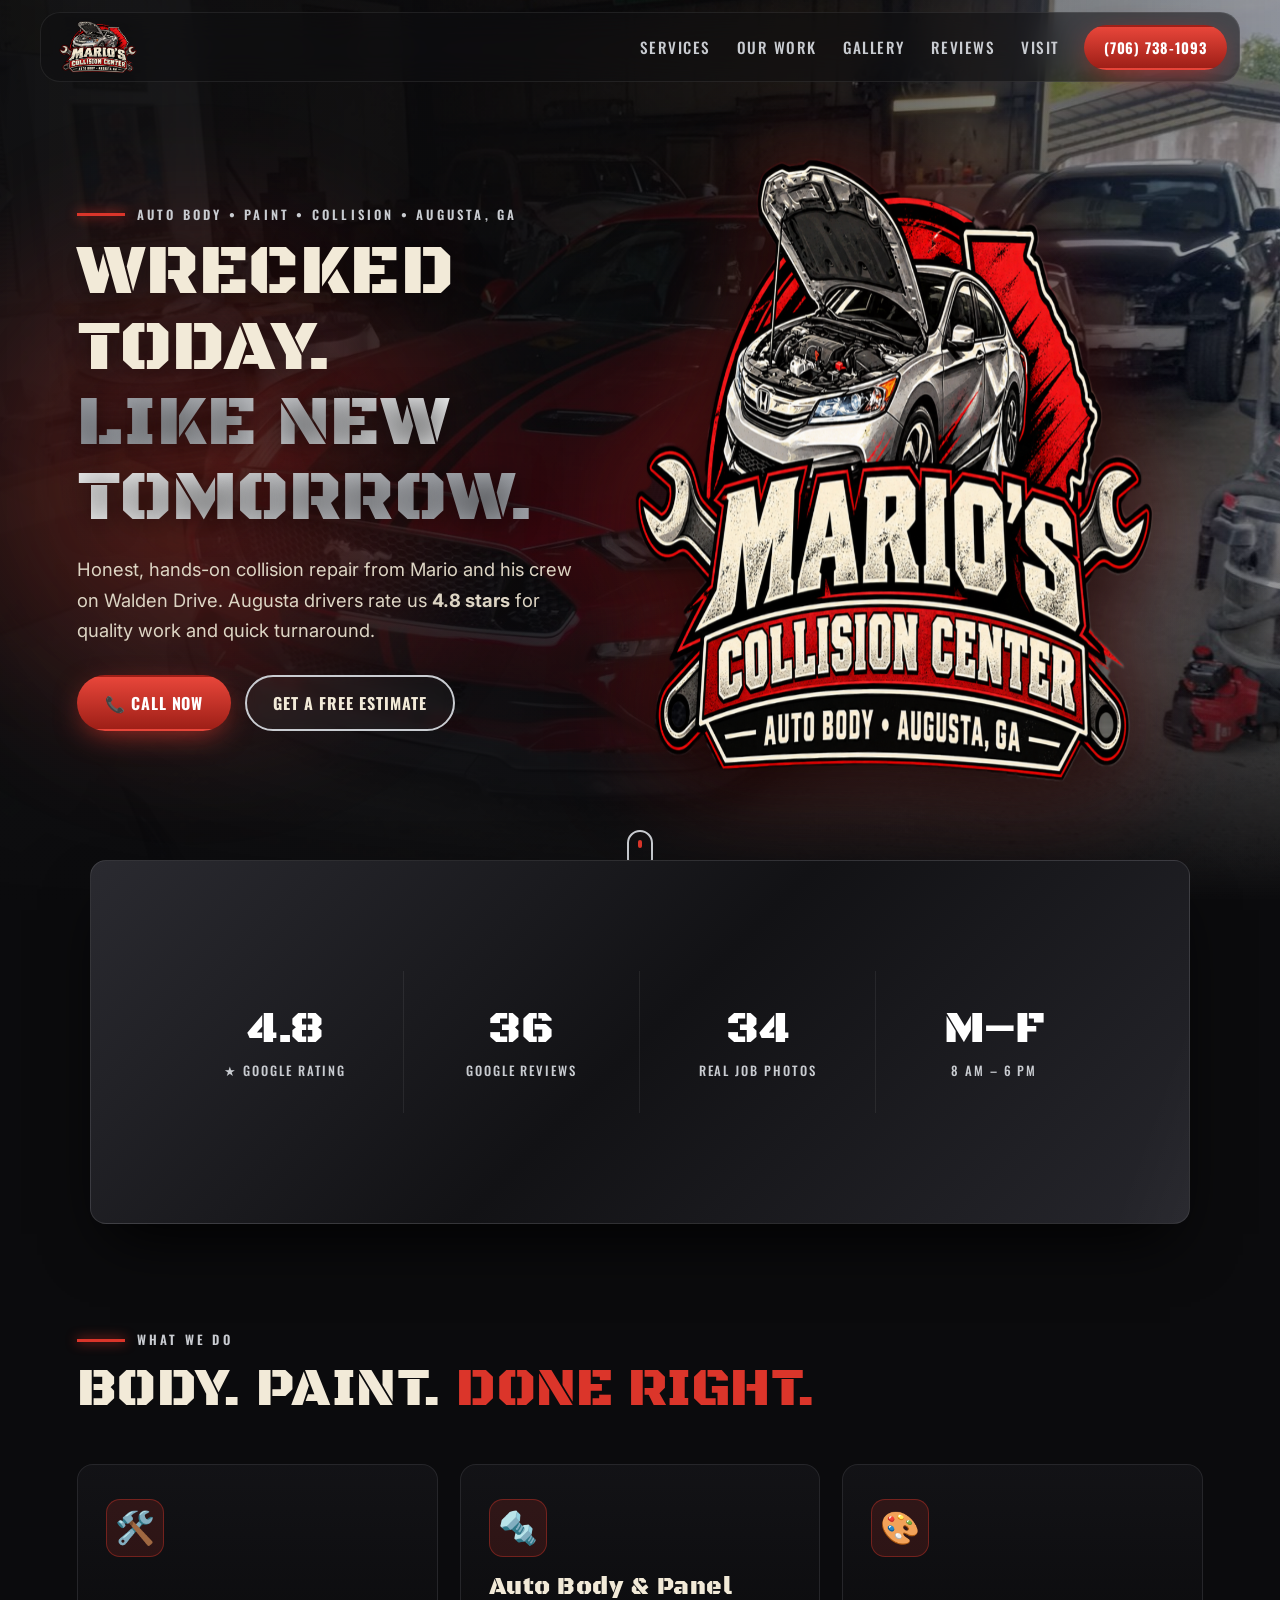
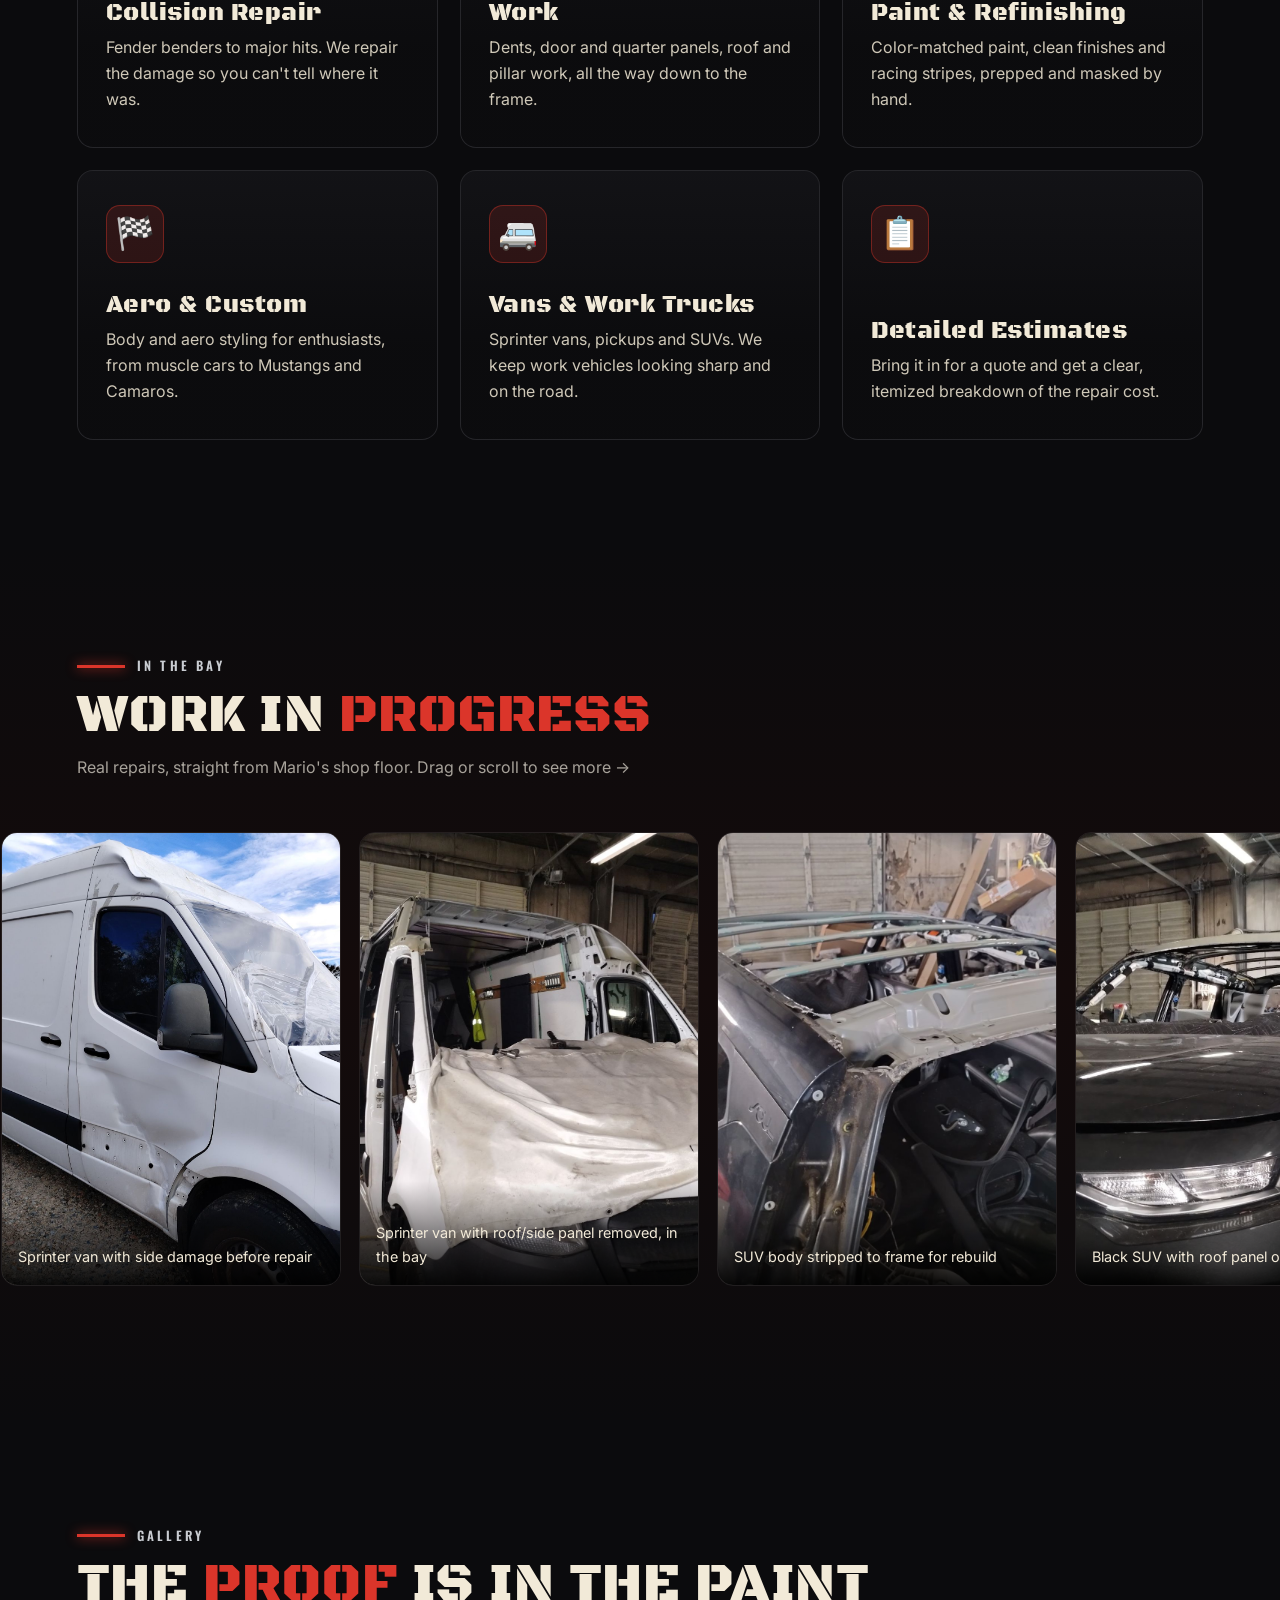
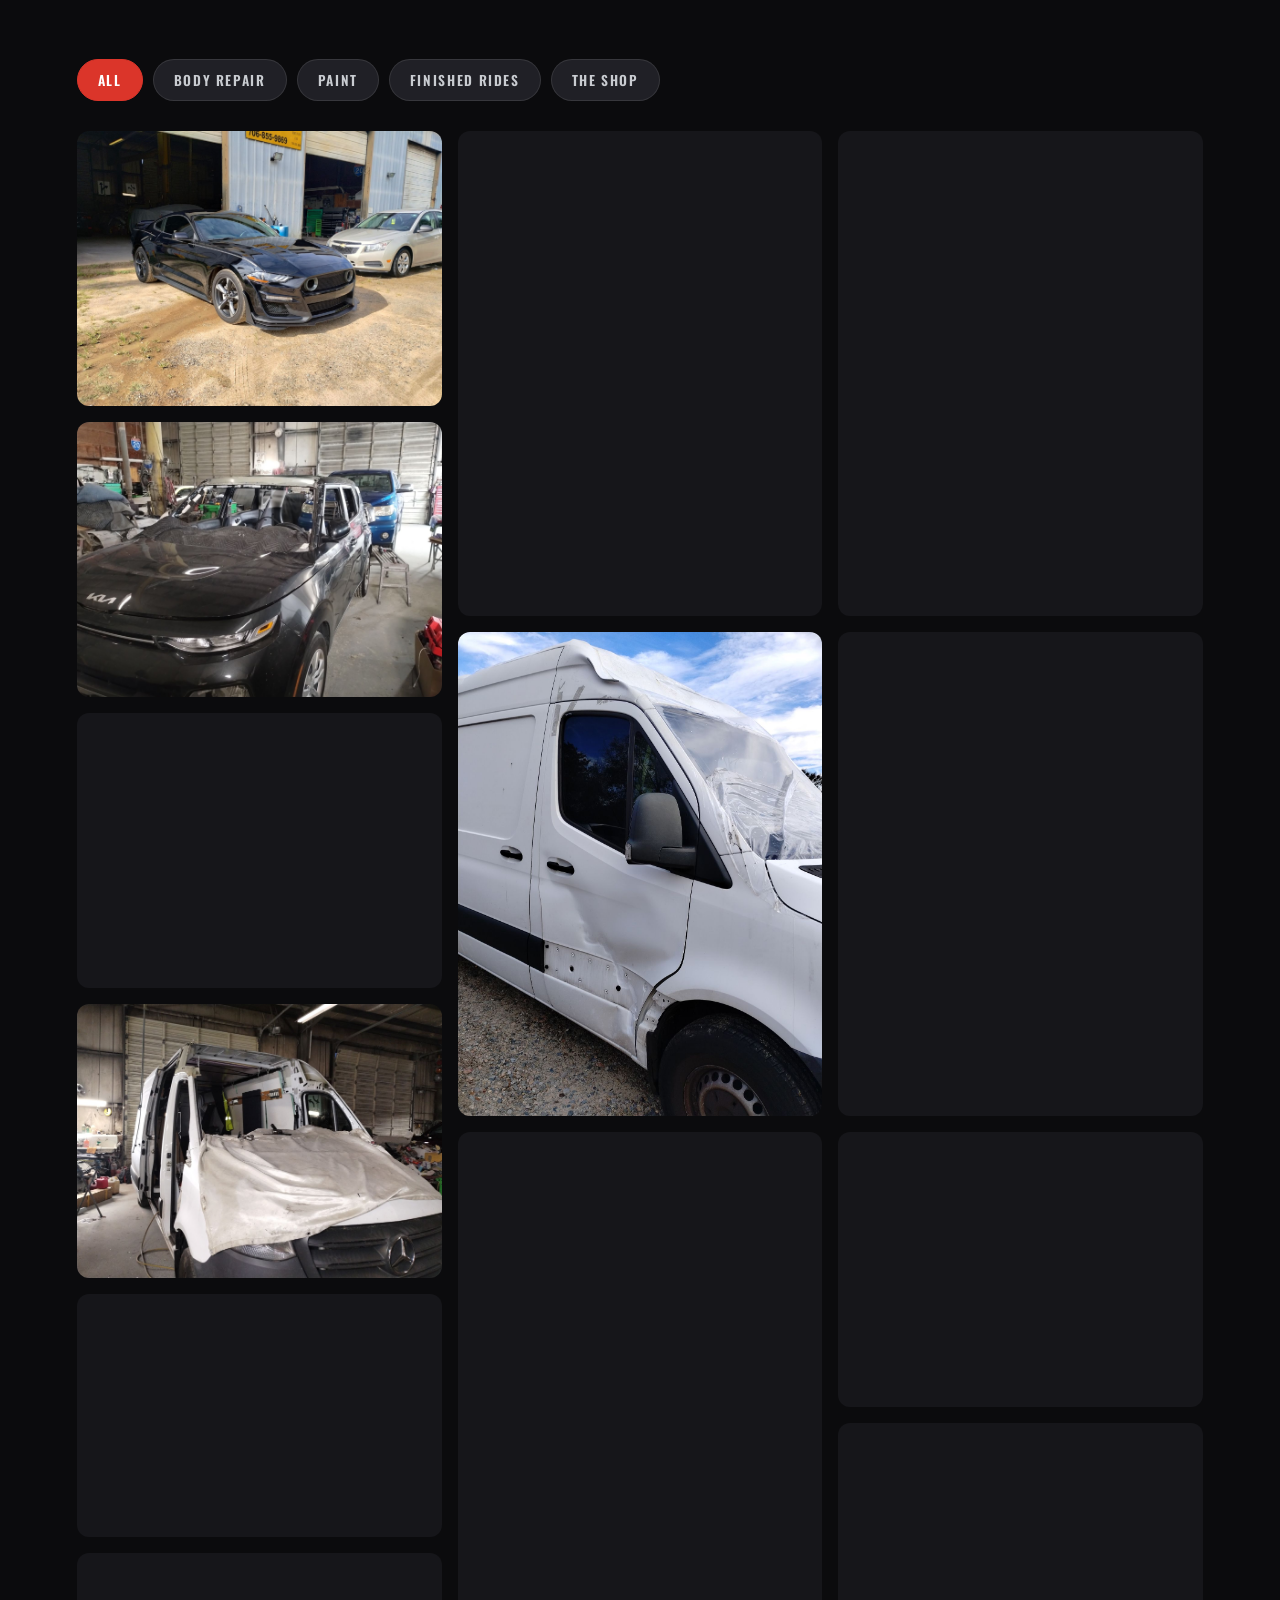
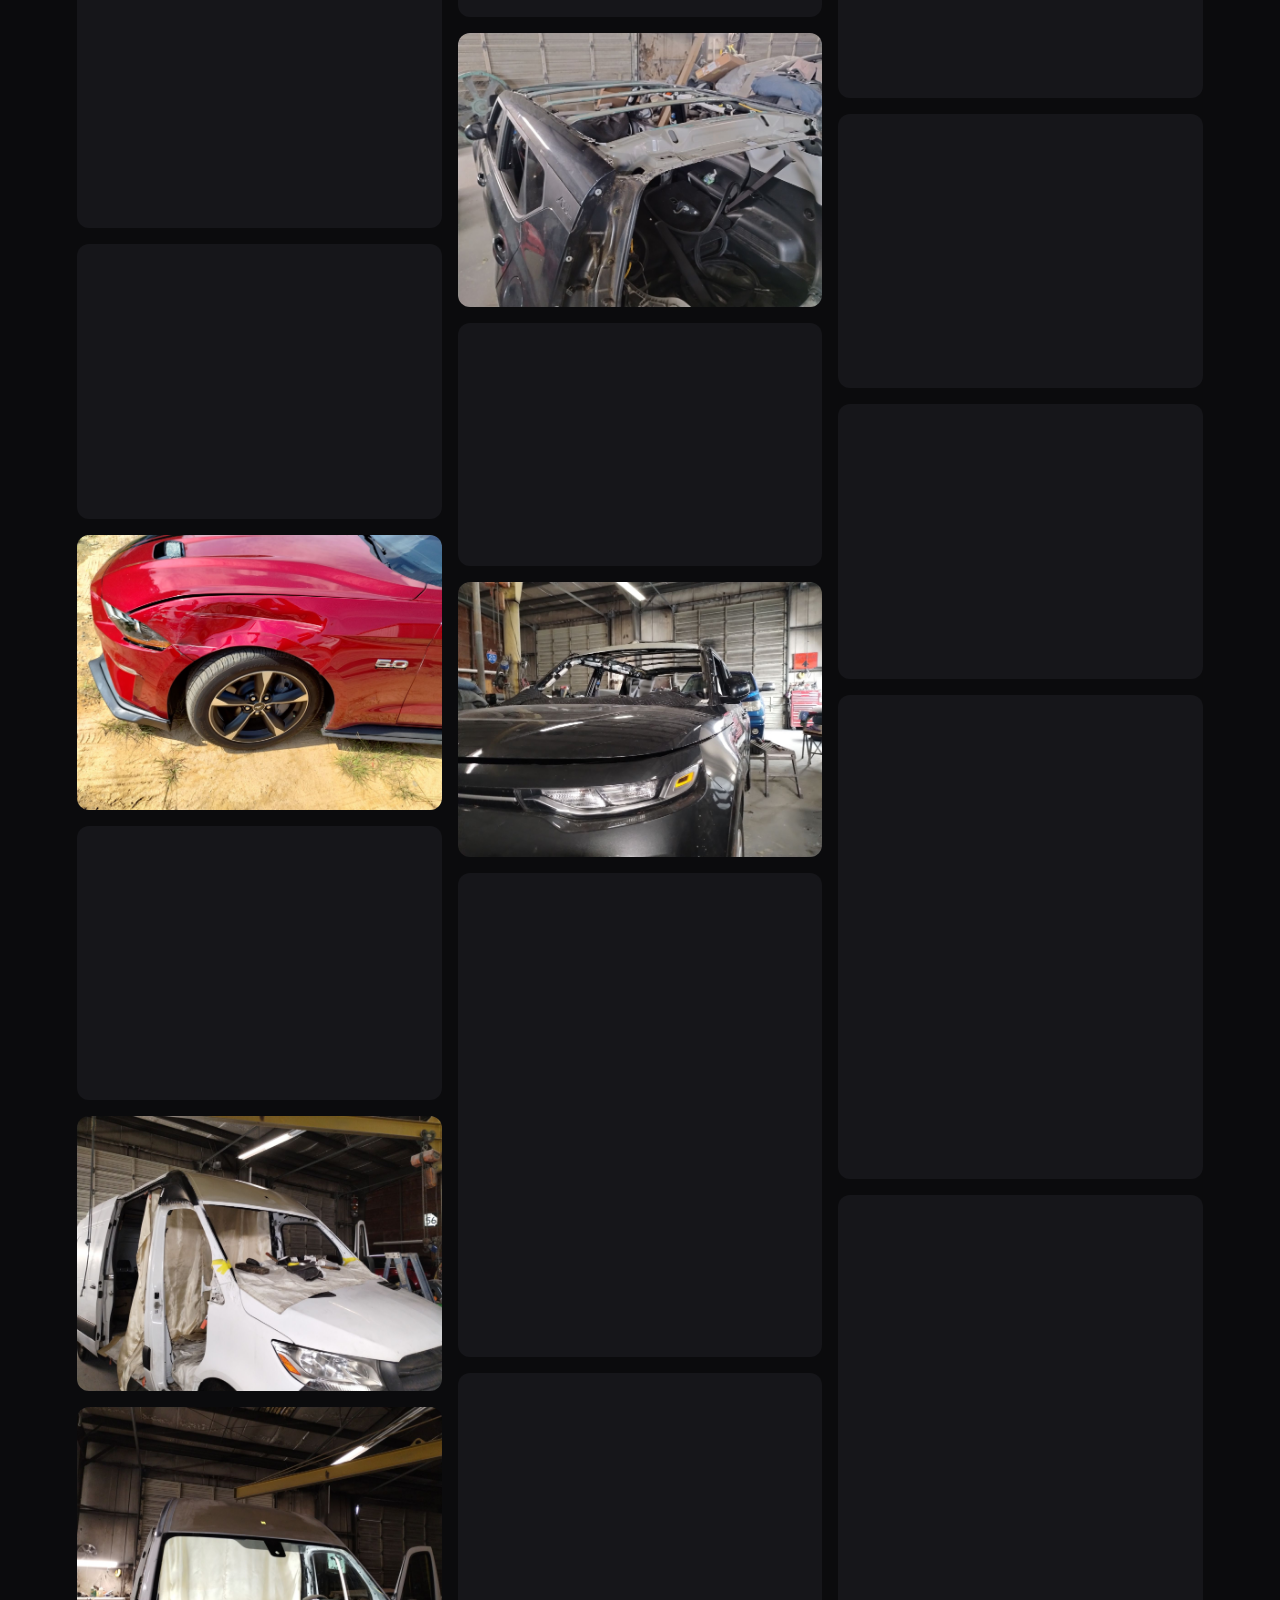
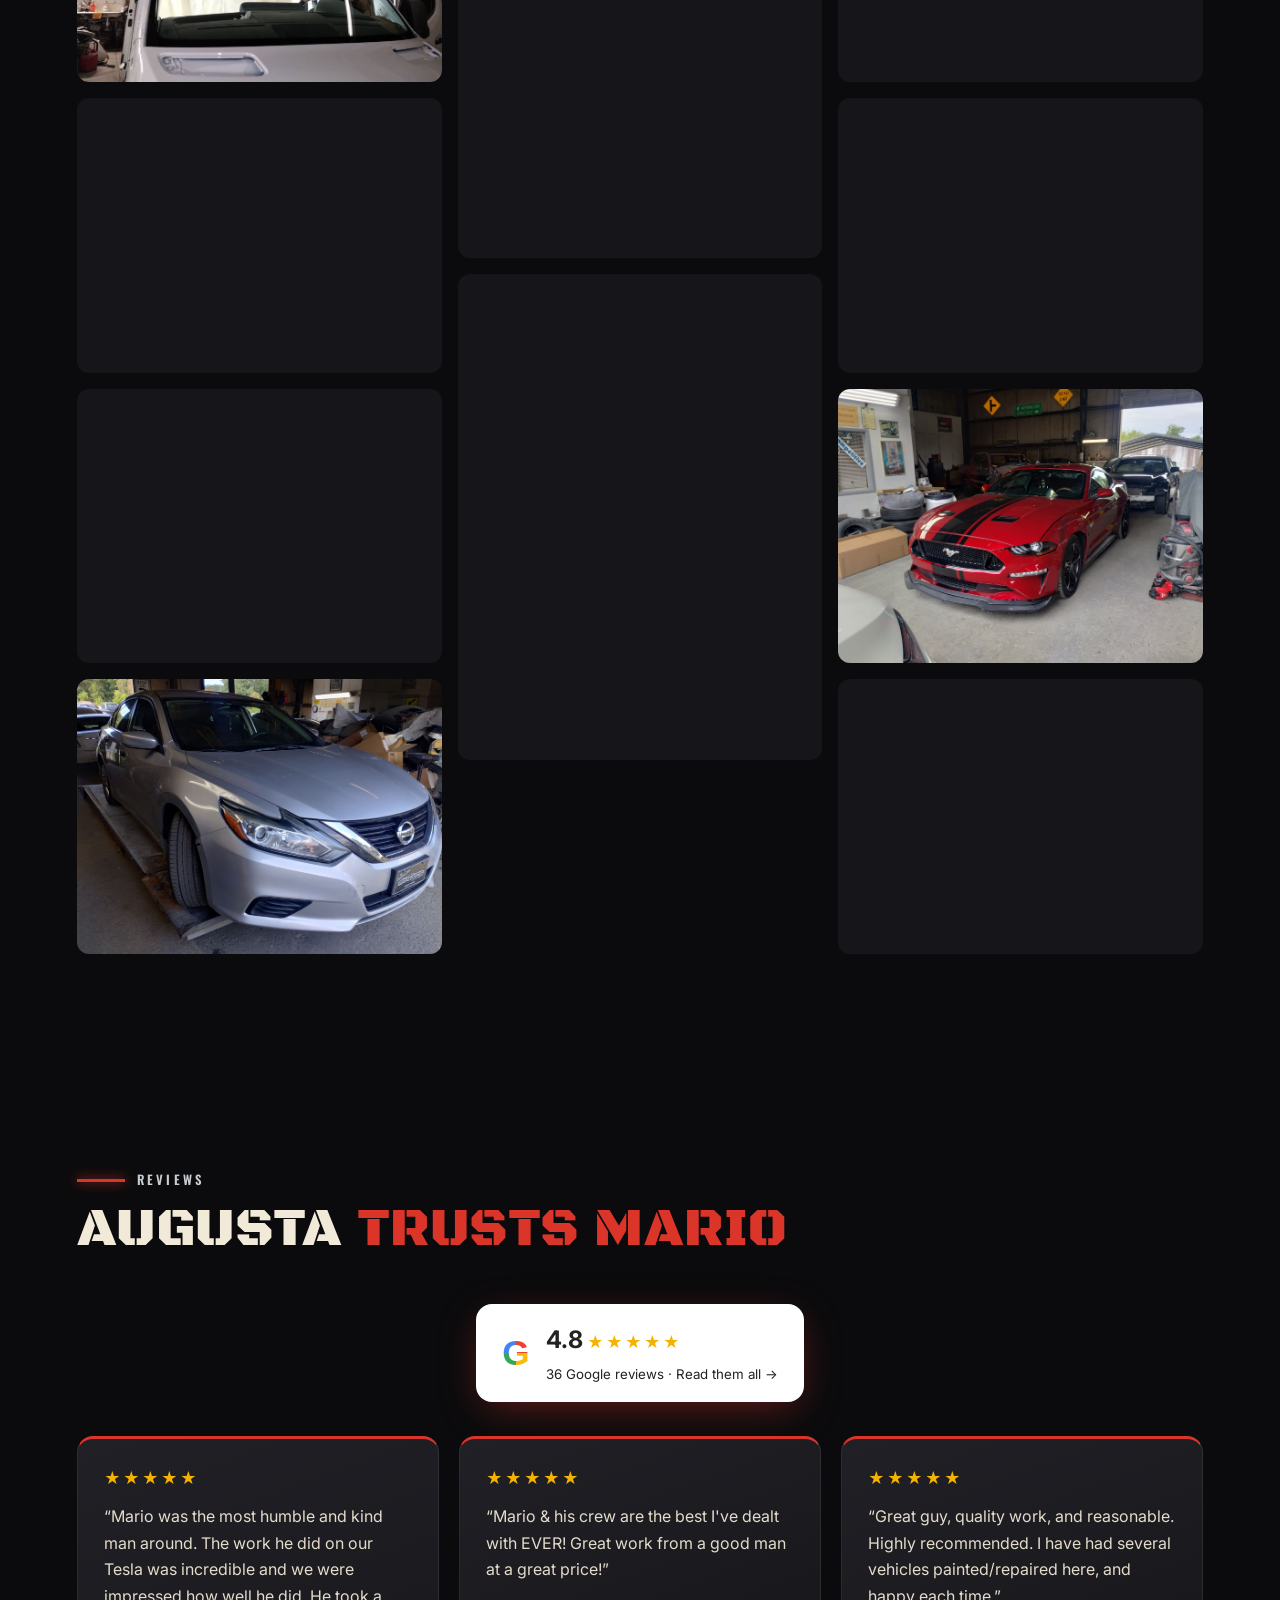
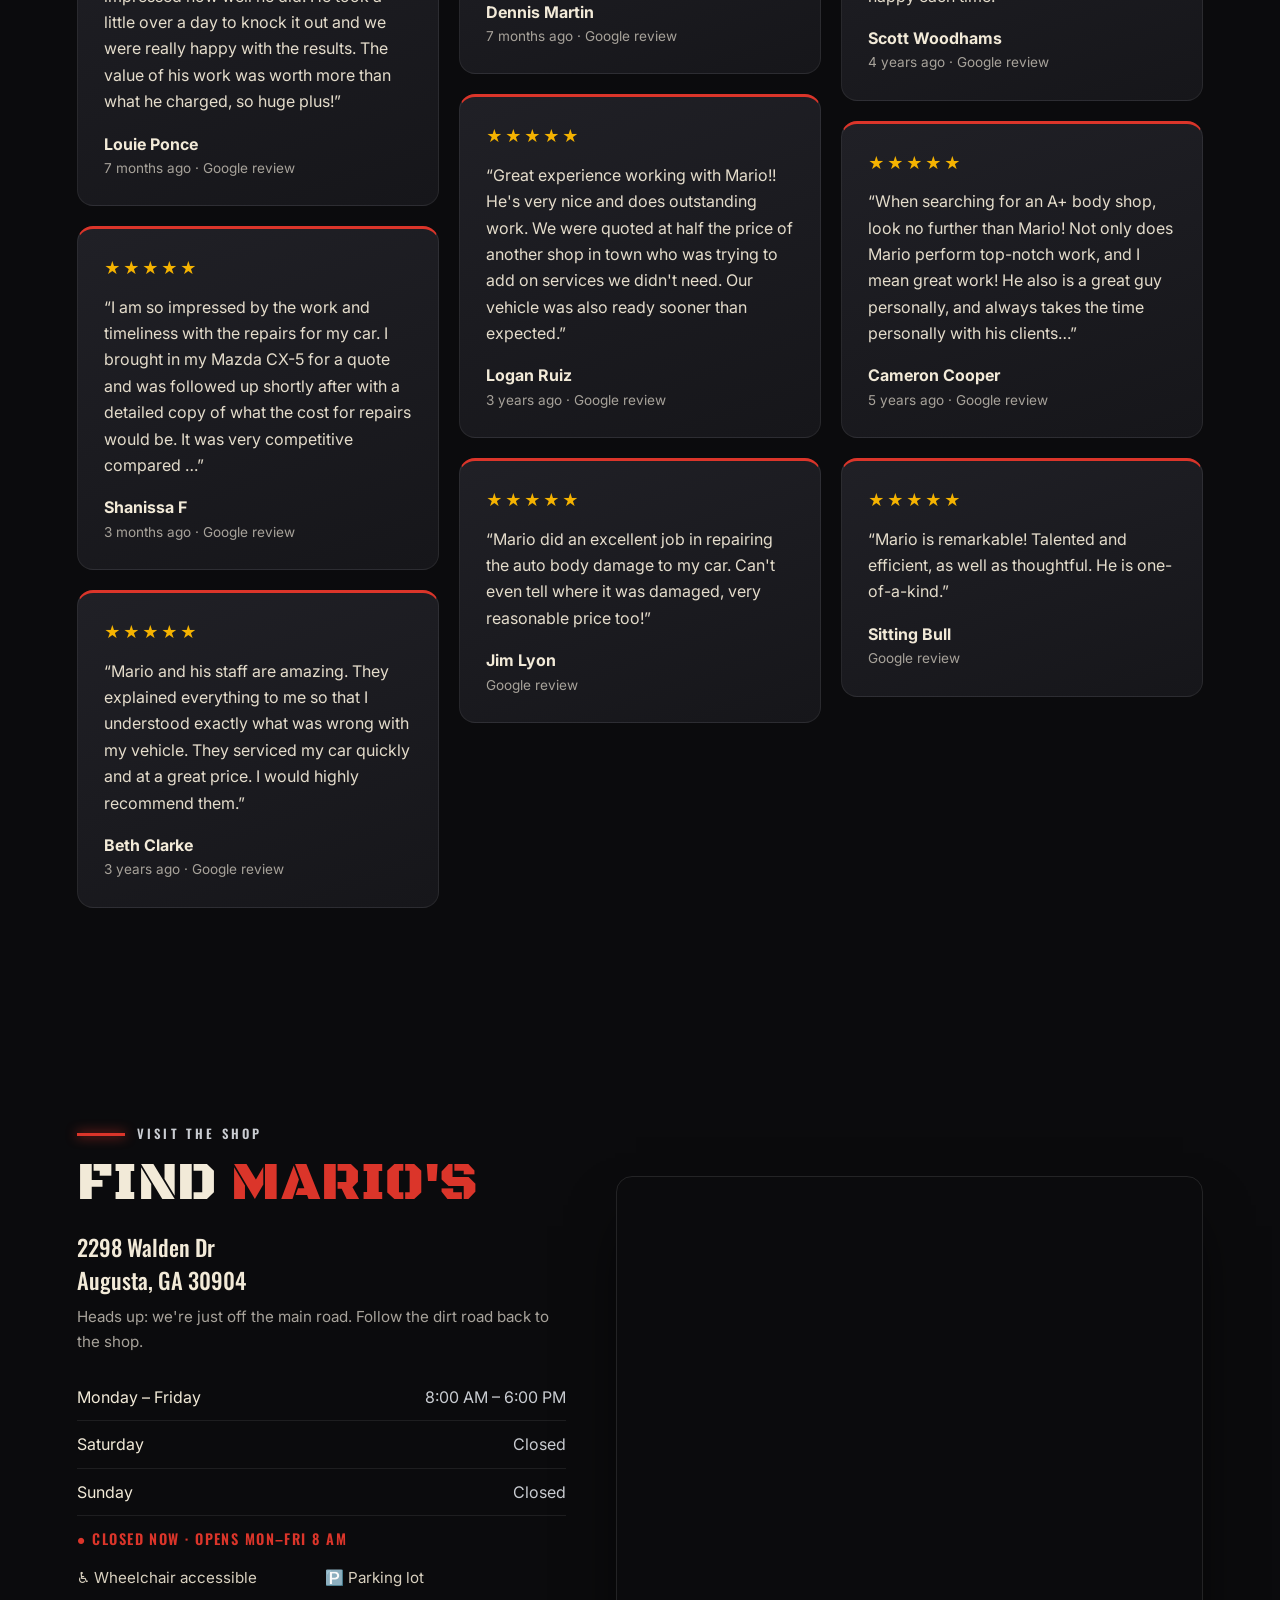
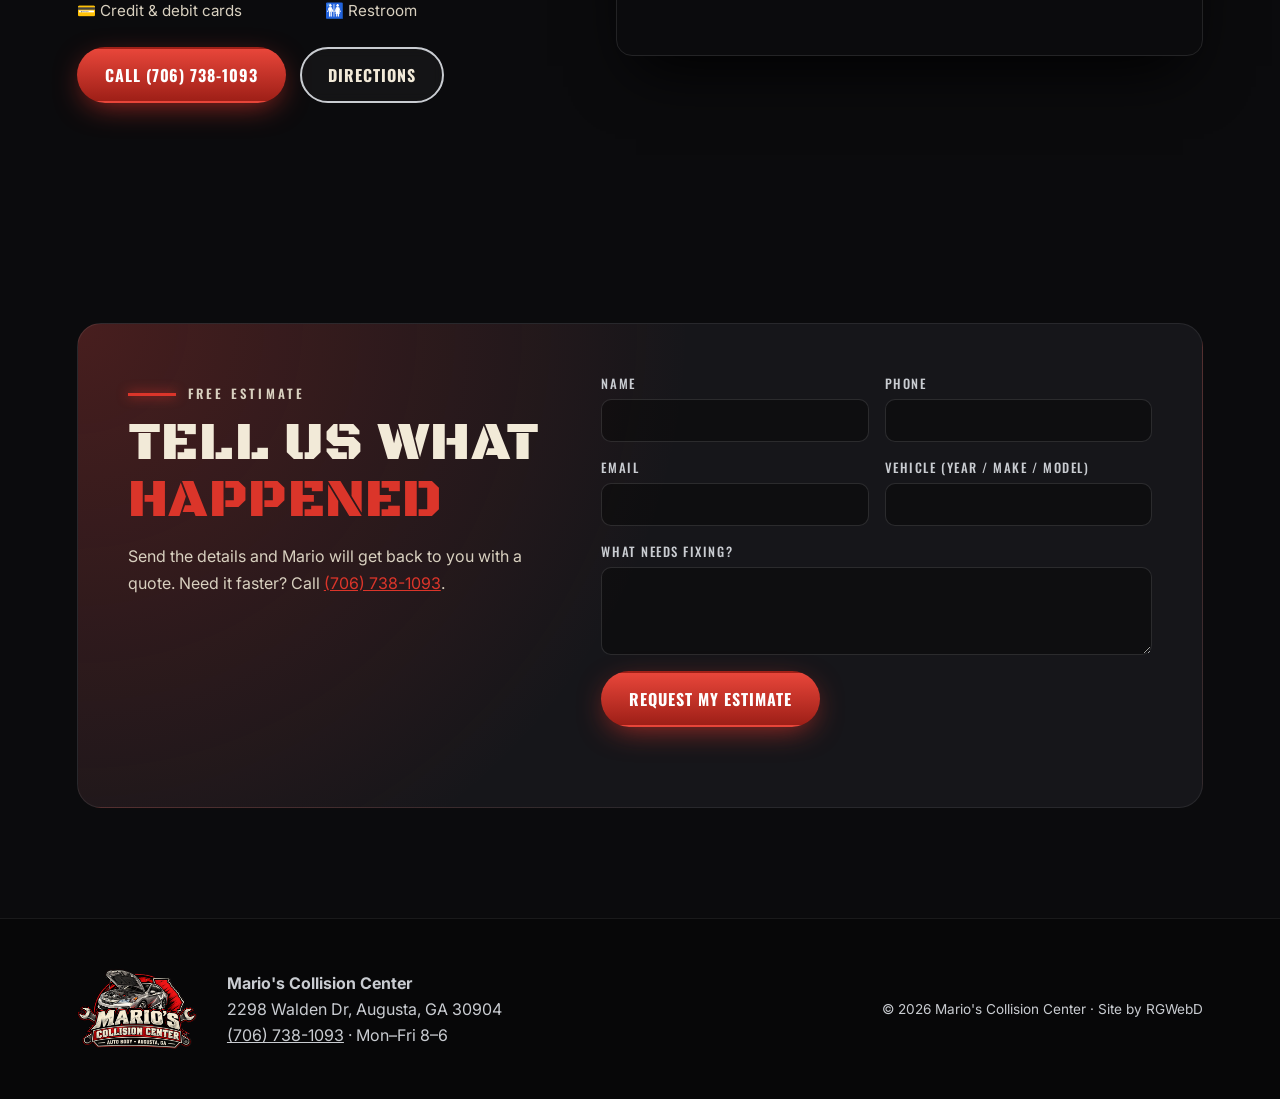
==== commit cae0fcaf: "Fix blank areas: robust reveal, js gate, failsafe, image dimensions" ====
--- a/index.html
+++ b/index.html
@@ -1,5 +1,6 @@
 <!doctype html>
 <html lang="en">
+<script>document.documentElement.classList.add("js")</script>
 <head>
 <meta charset="utf-8"><meta name="viewport" content="width=device-width,initial-scale=1">
 <title>Mario's Collision Center | Auto Body & Paint in Augusta, GA</title>
@@ -23,7 +24,7 @@
   <div class="hero-bg" style="background-image:url(assets/gallery/gbp-shop-03.jpg)"></div>
   <div class="hero-shade"></div><div class="hero-glow"></div>
   <div class="hero-inner">
-    <img class="hero-logo" src="assets/logo-clean.png" alt="Mario's Collision Center, Auto Body, Augusta GA">
+    <img class="hero-logo" width="940" height="626" src="assets/logo-clean.png" alt="Mario's Collision Center, Auto Body, Augusta GA">
     <div class="hero-copy">
       <p class="eyebrow"><span class="line"></span>Auto Body • Paint • Collision • Augusta, GA</p>
       <h1>Wrecked today.<br><span class="sheen">Like new tomorrow.</span></h1>
@@ -55,53 +56,53 @@
 
 <section class="work" id="work">
   <div class="head reveal"><p class="eyebrow"><span class="line"></span>In the bay</p><h2>Work in <span class="red">progress</span></h2><p class="sub">Real repairs, straight from Mario's shop floor. Drag or scroll to see more →</p></div>
-  <div class="wip-strip"><div class="wip-card"><img src="assets/gallery/gbp-beforeafter-01.jpg" alt="Sprinter van with side damage before repair" loading="lazy"><span>Sprinter van with side damage before repair</span></div>
-<div class="wip-card"><img src="assets/gallery/gbp-repair-03.jpg" alt="Sprinter van with roof/side panel removed, in the bay" loading="lazy"><span>Sprinter van with roof/side panel removed, in the bay</span></div>
-<div class="wip-card"><img src="assets/gallery/gbp-repair-10.jpg" alt="SUV body stripped to frame for rebuild" loading="lazy"><span>SUV body stripped to frame for rebuild</span></div>
-<div class="wip-card"><img src="assets/gallery/gbp-repair-11.jpg" alt="Black SUV with roof panel off, in the bay" loading="lazy"><span>Black SUV with roof panel off, in the bay</span></div>
-<div class="wip-card"><img src="assets/gallery/gbp-repair-12.jpg" alt="Roof and pillar body work close-up" loading="lazy"><span>Roof and pillar body work close-up</span></div>
-<div class="wip-card"><img src="assets/gallery/gbp-paint-02.jpg" alt="Car masked and taped for paint" loading="lazy"><span>Car masked and taped for paint</span></div>
-<div class="wip-card"><img src="assets/gallery/gbp-repair-06.jpg" alt="Sprinter van front-end repair in progress" loading="lazy"><span>Sprinter van front-end repair in progress</span></div>
-<div class="wip-card"><img src="assets/gallery/gbp-repair-04.jpg" alt="Silver Honda with hood up, masked for repair" loading="lazy"><span>Silver Honda with hood up, masked for repair</span></div></div>
+  <div class="wip-strip"><div class="wip-card"><img src="assets/gallery/gbp-beforeafter-01.jpg" width="1205" height="1600" decoding="async" alt="Sprinter van with side damage before repair" loading="lazy"><span>Sprinter van with side damage before repair</span></div>
+<div class="wip-card"><img src="assets/gallery/gbp-repair-03.jpg" width="1600" height="1205" decoding="async" alt="Sprinter van with roof/side panel removed, in the bay" loading="lazy"><span>Sprinter van with roof/side panel removed, in the bay</span></div>
+<div class="wip-card"><img src="assets/gallery/gbp-repair-10.jpg" width="1600" height="1205" decoding="async" alt="SUV body stripped to frame for rebuild" loading="lazy"><span>SUV body stripped to frame for rebuild</span></div>
+<div class="wip-card"><img src="assets/gallery/gbp-repair-11.jpg" width="1600" height="1205" decoding="async" alt="Black SUV with roof panel off, in the bay" loading="lazy"><span>Black SUV with roof panel off, in the bay</span></div>
+<div class="wip-card"><img src="assets/gallery/gbp-repair-12.jpg" width="1205" height="1600" decoding="async" alt="Roof and pillar body work close-up" loading="lazy"><span>Roof and pillar body work close-up</span></div>
+<div class="wip-card"><img src="assets/gallery/gbp-paint-02.jpg" width="1205" height="1600" decoding="async" alt="Car masked and taped for paint" loading="lazy"><span>Car masked and taped for paint</span></div>
+<div class="wip-card"><img src="assets/gallery/gbp-repair-06.jpg" width="1600" height="1205" decoding="async" alt="Sprinter van front-end repair in progress" loading="lazy"><span>Sprinter van front-end repair in progress</span></div>
+<div class="wip-card"><img src="assets/gallery/gbp-repair-04.jpg" width="1600" height="1205" decoding="async" alt="Silver Honda with hood up, masked for repair" loading="lazy"><span>Silver Honda with hood up, masked for repair</span></div></div>
 </section>
 
 <section class="gallery" id="gallery">
   <div class="head reveal"><p class="eyebrow"><span class="line"></span>Gallery</p><h2>The <span class="red">proof</span> is in the paint</h2></div>
   <div class="filters reveal"><button class="active" data-filter="all">All</button><button data-filter="repair">Body Repair</button><button data-filter="paint">Paint</button><button data-filter="car">Finished Rides</button><button data-filter="shop">The Shop</button></div>
-  <div class="masonry"><figure class="g-item reveal" data-cat="car"><img src="assets/gallery/gbp-car-01.jpg" alt="Black Ford Mustang outside the shop bays" loading="lazy"><figcaption>Black Ford Mustang outside the shop bays</figcaption></figure>
-<figure class="g-item reveal" data-cat="repair"><img src="assets/gallery/gbp-repair-01.jpg" alt="Gray Kia hatchback in shop with front-end work" loading="lazy"><figcaption>Gray Kia hatchback in shop with front-end work</figcaption></figure>
-<figure class="g-item reveal" data-cat="repair"><img src="assets/gallery/gbp-repair-02.jpg" alt="White Mercedes Sprinter van awaiting body repair" loading="lazy"><figcaption>White Mercedes Sprinter van awaiting body repair</figcaption></figure>
-<figure class="g-item reveal" data-cat="repair"><img src="assets/gallery/gbp-repair-03.jpg" alt="Sprinter van with roof/side panel removed, in the bay" loading="lazy"><figcaption>Sprinter van with roof/side panel removed, in the bay</figcaption></figure>
-<figure class="g-item reveal" data-cat="shop"><img src="assets/gallery/gbp-shop-01.jpg" alt="Shop exterior with three roll-up bay doors" loading="lazy"><figcaption>Shop exterior with three roll-up bay doors</figcaption></figure>
-<figure class="g-item reveal" data-cat="car"><img src="assets/gallery/gbp-car-02.jpg" alt="Red Ford Mustang 5.0 with black racing stripes inside the shop" loading="lazy"><figcaption>Red Ford Mustang 5.0 with black racing stripes inside the shop</figcaption></figure>
-<figure class="g-item reveal" data-cat="repair"><img src="assets/gallery/gbp-repair-04.jpg" alt="Silver Honda with hood up, masked for repair" loading="lazy"><figcaption>Silver Honda with hood up, masked for repair</figcaption></figure>
-<figure class="g-item reveal" data-cat="repair"><img src="assets/gallery/gbp-repair-05.jpg" alt="Red Mustang with fender/door damage before repair" loading="lazy"><figcaption>Red Mustang with fender/door damage before repair</figcaption></figure>
-<figure class="g-item reveal" data-cat="car"><img src="assets/gallery/gbp-car-03.jpg" alt="Dark gray Kia Soul in the yard" loading="lazy"><figcaption>Dark gray Kia Soul in the yard</figcaption></figure>
-<figure class="g-item reveal" data-cat="repair"><img src="assets/gallery/gbp-repair-06.jpg" alt="Sprinter van front-end repair in progress" loading="lazy"><figcaption>Sprinter van front-end repair in progress</figcaption></figure>
-<figure class="g-item reveal" data-cat="repair"><img src="assets/gallery/gbp-repair-07.jpg" alt="White high-roof Sprinter van with open door in bay" loading="lazy"><figcaption>White high-roof Sprinter van with open door in bay</figcaption></figure>
-<figure class="g-item reveal" data-cat="car"><img src="assets/gallery/gbp-car-04.jpg" alt="Black Mustang side profile in the lot" loading="lazy"><figcaption>Black Mustang side profile in the lot</figcaption></figure>
-<figure class="g-item reveal" data-cat="repair"><img src="assets/gallery/gbp-repair-08.jpg" alt="Van interior/side opened up for panel work" loading="lazy"><figcaption>Van interior/side opened up for panel work</figcaption></figure>
-<figure class="g-item reveal" data-cat="car"><img src="assets/gallery/gbp-car-05.jpg" alt="Silver Nissan Altima on tow dolly" loading="lazy"><figcaption>Silver Nissan Altima on tow dolly</figcaption></figure>
-<figure class="g-item reveal" data-cat="shop"><img src="assets/gallery/gbp-shop-02.jpg" alt="Shop front with bay door and sign, portrait" loading="lazy"><figcaption>Shop front with bay door and sign, portrait</figcaption></figure>
-<figure class="g-item reveal" data-cat="repair"><img src="assets/gallery/gbp-beforeafter-01.jpg" alt="Sprinter van with side damage before repair" loading="lazy"><figcaption>Sprinter van with side damage before repair</figcaption></figure>
-<figure class="g-item reveal" data-cat="repair"><img src="assets/gallery/gbp-repair-09.jpg" alt="Mercedes Sprinter van front view in shop" loading="lazy"><figcaption>Mercedes Sprinter van front view in shop</figcaption></figure>
-<figure class="g-item reveal" data-cat="repair"><img src="assets/gallery/gbp-repair-10.jpg" alt="SUV body stripped to frame for rebuild" loading="lazy"><figcaption>SUV body stripped to frame for rebuild</figcaption></figure>
-<figure class="g-item reveal" data-cat="car"><img src="assets/gallery/gbp-car-06.jpg" alt="Dark Tesla outside the shop building" loading="lazy"><figcaption>Dark Tesla outside the shop building</figcaption></figure>
-<figure class="g-item reveal" data-cat="repair"><img src="assets/gallery/gbp-repair-11.jpg" alt="Black SUV with roof panel off, in the bay" loading="lazy"><figcaption>Black SUV with roof panel off, in the bay</figcaption></figure>
-<figure class="g-item reveal" data-cat="repair"><img src="assets/gallery/gbp-repair-12.jpg" alt="Roof and pillar body work close-up" loading="lazy"><figcaption>Roof and pillar body work close-up</figcaption></figure>
-<figure class="g-item reveal" data-cat="paint"><img src="assets/gallery/gbp-paint-01.jpg" alt="Green Chevrolet Camaro with fresh black stripes" loading="lazy"><figcaption>Green Chevrolet Camaro with fresh black stripes</figcaption></figure>
-<figure class="g-item reveal" data-cat="car"><img src="assets/gallery/gbp-car-07.jpg" alt="Gray Tesla Model 3 rear" loading="lazy"><figcaption>Gray Tesla Model 3 rear</figcaption></figure>
-<figure class="g-item reveal" data-cat="paint"><img src="assets/gallery/gbp-paint-02.jpg" alt="Car masked and taped for paint" loading="lazy"><figcaption>Car masked and taped for paint</figcaption></figure>
-<figure class="g-item reveal" data-cat="repair"><img src="assets/gallery/gbp-repair-13.jpg" alt="Red SUV with door open in the bay" loading="lazy"><figcaption>Red SUV with door open in the bay</figcaption></figure>
-<figure class="g-item reveal" data-cat="car"><img src="assets/gallery/gbp-car-08.jpg" alt="White Mazda CX-5 after repair" loading="lazy"><figcaption>White Mazda CX-5 after repair</figcaption></figure>
-<figure class="g-item reveal" data-cat="car"><img src="assets/gallery/gbp-car-09.jpg" alt="Gray Ford F-150 front end" loading="lazy"><figcaption>Gray Ford F-150 front end</figcaption></figure>
-<figure class="g-item reveal" data-cat="car"><img src="assets/gallery/gbp-car-10.jpg" alt="Yellow classic muscle car in shop" loading="lazy"><figcaption>Yellow classic muscle car in shop</figcaption></figure>
-<figure class="g-item reveal" data-cat="car"><img src="assets/gallery/gbp-car-11.jpg" alt="Dark Chevrolet Cruze outside the shop" loading="lazy"><figcaption>Dark Chevrolet Cruze outside the shop</figcaption></figure>
-<figure class="g-item reveal" data-cat="car"><img src="assets/gallery/gbp-car-12.jpg" alt="Green utility vehicle (UTV) in the shop" loading="lazy"><figcaption>Green utility vehicle (UTV) in the shop</figcaption></figure>
-<figure class="g-item reveal" data-cat="paint"><img src="assets/gallery/gbp-paint-03.jpg" alt="Glossy gray metallic paint finish close-up on hood" loading="lazy"><figcaption>Glossy gray metallic paint finish close-up on hood</figcaption></figure>
-<figure class="g-item reveal" data-cat="car"><img src="assets/gallery/gbp-car-13.jpg" alt="White Sprinter cargo van outside" loading="lazy"><figcaption>White Sprinter cargo van outside</figcaption></figure>
-<figure class="g-item reveal" data-cat="shop"><img src="assets/gallery/gbp-shop-03.jpg" alt="Red Mustang inside the shop with lifts and tools" loading="lazy"><figcaption>Red Mustang inside the shop with lifts and tools</figcaption></figure>
-<figure class="g-item reveal" data-cat="car"><img src="assets/gallery/gbp-car-14.jpg" alt="Silver Nissan Altima on tow dolly in the shop" loading="lazy"><figcaption>Silver Nissan Altima on tow dolly in the shop</figcaption></figure></div>
+  <div class="masonry"><figure class="g-item" data-cat="car"><img src="assets/gallery/gbp-car-01.jpg" width="1600" height="1205" decoding="async" alt="Black Ford Mustang outside the shop bays" loading="lazy"><figcaption>Black Ford Mustang outside the shop bays</figcaption></figure>
+<figure class="g-item" data-cat="repair"><img src="assets/gallery/gbp-repair-01.jpg" width="1600" height="1205" decoding="async" alt="Gray Kia hatchback in shop with front-end work" loading="lazy"><figcaption>Gray Kia hatchback in shop with front-end work</figcaption></figure>
+<figure class="g-item" data-cat="repair"><img src="assets/gallery/gbp-repair-02.jpg" width="1600" height="1205" decoding="async" alt="White Mercedes Sprinter van awaiting body repair" loading="lazy"><figcaption>White Mercedes Sprinter van awaiting body repair</figcaption></figure>
+<figure class="g-item" data-cat="repair"><img src="assets/gallery/gbp-repair-03.jpg" width="1600" height="1205" decoding="async" alt="Sprinter van with roof/side panel removed, in the bay" loading="lazy"><figcaption>Sprinter van with roof/side panel removed, in the bay</figcaption></figure>
+<figure class="g-item" data-cat="shop"><img src="assets/gallery/gbp-shop-01.jpg" width="1600" height="1066" decoding="async" alt="Shop exterior with three roll-up bay doors" loading="lazy"><figcaption>Shop exterior with three roll-up bay doors</figcaption></figure>
+<figure class="g-item" data-cat="car"><img src="assets/gallery/gbp-car-02.jpg" width="1600" height="1205" decoding="async" alt="Red Ford Mustang 5.0 with black racing stripes inside the shop" loading="lazy"><figcaption>Red Ford Mustang 5.0 with black racing stripes inside the shop</figcaption></figure>
+<figure class="g-item" data-cat="repair"><img src="assets/gallery/gbp-repair-04.jpg" width="1600" height="1205" decoding="async" alt="Silver Honda with hood up, masked for repair" loading="lazy"><figcaption>Silver Honda with hood up, masked for repair</figcaption></figure>
+<figure class="g-item" data-cat="repair"><img src="assets/gallery/gbp-repair-05.jpg" width="1600" height="1205" decoding="async" alt="Red Mustang with fender/door damage before repair" loading="lazy"><figcaption>Red Mustang with fender/door damage before repair</figcaption></figure>
+<figure class="g-item" data-cat="car"><img src="assets/gallery/gbp-car-03.jpg" width="1600" height="1205" decoding="async" alt="Dark gray Kia Soul in the yard" loading="lazy"><figcaption>Dark gray Kia Soul in the yard</figcaption></figure>
+<figure class="g-item" data-cat="repair"><img src="assets/gallery/gbp-repair-06.jpg" width="1600" height="1205" decoding="async" alt="Sprinter van front-end repair in progress" loading="lazy"><figcaption>Sprinter van front-end repair in progress</figcaption></figure>
+<figure class="g-item" data-cat="repair"><img src="assets/gallery/gbp-repair-07.jpg" width="1600" height="1205" decoding="async" alt="White high-roof Sprinter van with open door in bay" loading="lazy"><figcaption>White high-roof Sprinter van with open door in bay</figcaption></figure>
+<figure class="g-item" data-cat="car"><img src="assets/gallery/gbp-car-04.jpg" width="1600" height="1205" decoding="async" alt="Black Mustang side profile in the lot" loading="lazy"><figcaption>Black Mustang side profile in the lot</figcaption></figure>
+<figure class="g-item" data-cat="repair"><img src="assets/gallery/gbp-repair-08.jpg" width="1600" height="1205" decoding="async" alt="Van interior/side opened up for panel work" loading="lazy"><figcaption>Van interior/side opened up for panel work</figcaption></figure>
+<figure class="g-item" data-cat="car"><img src="assets/gallery/gbp-car-05.jpg" width="1600" height="1205" decoding="async" alt="Silver Nissan Altima on tow dolly" loading="lazy"><figcaption>Silver Nissan Altima on tow dolly</figcaption></figure>
+<figure class="g-item" data-cat="shop"><img src="assets/gallery/gbp-shop-02.jpg" width="1205" height="1600" decoding="async" alt="Shop front with bay door and sign, portrait" loading="lazy"><figcaption>Shop front with bay door and sign, portrait</figcaption></figure>
+<figure class="g-item" data-cat="repair"><img src="assets/gallery/gbp-beforeafter-01.jpg" width="1205" height="1600" decoding="async" alt="Sprinter van with side damage before repair" loading="lazy"><figcaption>Sprinter van with side damage before repair</figcaption></figure>
+<figure class="g-item" data-cat="repair"><img src="assets/gallery/gbp-repair-09.jpg" width="1205" height="1600" decoding="async" alt="Mercedes Sprinter van front view in shop" loading="lazy"><figcaption>Mercedes Sprinter van front view in shop</figcaption></figure>
+<figure class="g-item" data-cat="repair"><img src="assets/gallery/gbp-repair-10.jpg" width="1600" height="1205" decoding="async" alt="SUV body stripped to frame for rebuild" loading="lazy"><figcaption>SUV body stripped to frame for rebuild</figcaption></figure>
+<figure class="g-item" data-cat="car"><img src="assets/gallery/gbp-car-06.jpg" width="1600" height="1066" decoding="async" alt="Dark Tesla outside the shop building" loading="lazy"><figcaption>Dark Tesla outside the shop building</figcaption></figure>
+<figure class="g-item" data-cat="repair"><img src="assets/gallery/gbp-repair-11.jpg" width="1600" height="1205" decoding="async" alt="Black SUV with roof panel off, in the bay" loading="lazy"><figcaption>Black SUV with roof panel off, in the bay</figcaption></figure>
+<figure class="g-item" data-cat="repair"><img src="assets/gallery/gbp-repair-12.jpg" width="1205" height="1600" decoding="async" alt="Roof and pillar body work close-up" loading="lazy"><figcaption>Roof and pillar body work close-up</figcaption></figure>
+<figure class="g-item" data-cat="paint"><img src="assets/gallery/gbp-paint-01.jpg" width="1205" height="1600" decoding="async" alt="Green Chevrolet Camaro with fresh black stripes" loading="lazy"><figcaption>Green Chevrolet Camaro with fresh black stripes</figcaption></figure>
+<figure class="g-item" data-cat="car"><img src="assets/gallery/gbp-car-07.jpg" width="1200" height="1600" decoding="async" alt="Gray Tesla Model 3 rear" loading="lazy"><figcaption>Gray Tesla Model 3 rear</figcaption></figure>
+<figure class="g-item" data-cat="paint"><img src="assets/gallery/gbp-paint-02.jpg" width="1205" height="1600" decoding="async" alt="Car masked and taped for paint" loading="lazy"><figcaption>Car masked and taped for paint</figcaption></figure>
+<figure class="g-item" data-cat="repair"><img src="assets/gallery/gbp-repair-13.jpg" width="1205" height="1600" decoding="async" alt="Red SUV with door open in the bay" loading="lazy"><figcaption>Red SUV with door open in the bay</figcaption></figure>
+<figure class="g-item" data-cat="car"><img src="assets/gallery/gbp-car-08.jpg" width="1600" height="1205" decoding="async" alt="White Mazda CX-5 after repair" loading="lazy"><figcaption>White Mazda CX-5 after repair</figcaption></figure>
+<figure class="g-item" data-cat="car"><img src="assets/gallery/gbp-car-09.jpg" width="1600" height="1205" decoding="async" alt="Gray Ford F-150 front end" loading="lazy"><figcaption>Gray Ford F-150 front end</figcaption></figure>
+<figure class="g-item" data-cat="car"><img src="assets/gallery/gbp-car-10.jpg" width="1600" height="1205" decoding="async" alt="Yellow classic muscle car in shop" loading="lazy"><figcaption>Yellow classic muscle car in shop</figcaption></figure>
+<figure class="g-item" data-cat="car"><img src="assets/gallery/gbp-car-11.jpg" width="1600" height="1205" decoding="async" alt="Dark Chevrolet Cruze outside the shop" loading="lazy"><figcaption>Dark Chevrolet Cruze outside the shop</figcaption></figure>
+<figure class="g-item" data-cat="car"><img src="assets/gallery/gbp-car-12.jpg" width="1205" height="1600" decoding="async" alt="Green utility vehicle (UTV) in the shop" loading="lazy"><figcaption>Green utility vehicle (UTV) in the shop</figcaption></figure>
+<figure class="g-item" data-cat="paint"><img src="assets/gallery/gbp-paint-03.jpg" width="1200" height="1600" decoding="async" alt="Glossy gray metallic paint finish close-up on hood" loading="lazy"><figcaption>Glossy gray metallic paint finish close-up on hood</figcaption></figure>
+<figure class="g-item" data-cat="car"><img src="assets/gallery/gbp-car-13.jpg" width="1600" height="1205" decoding="async" alt="White Sprinter cargo van outside" loading="lazy"><figcaption>White Sprinter cargo van outside</figcaption></figure>
+<figure class="g-item" data-cat="shop"><img src="assets/gallery/gbp-shop-03.jpg" width="1600" height="1205" decoding="async" alt="Red Mustang inside the shop with lifts and tools" loading="lazy"><figcaption>Red Mustang inside the shop with lifts and tools</figcaption></figure>
+<figure class="g-item" data-cat="car"><img src="assets/gallery/gbp-car-14.jpg" width="1600" height="1205" decoding="async" alt="Silver Nissan Altima on tow dolly in the shop" loading="lazy"><figcaption>Silver Nissan Altima on tow dolly in the shop</figcaption></figure></div>
 </section>
 
 <section class="reviews" id="reviews">
--- a/css/styles.css
+++ b/css/styles.css
@@ -64,8 +64,8 @@
 .filters button{background:var(--char2);color:var(--silver);border:1px solid rgba(255,255,255,.1);padding:10px 20px;border-radius:999px;font:600 .85rem Oswald;letter-spacing:.12em;text-transform:uppercase;cursor:pointer;transition:.25s}
 .filters button:hover{color:#fff;border-color:var(--red)}.filters button.active{background:var(--red);color:#fff;border-color:var(--red)}
 .masonry{max-width:1200px;margin:auto;columns:3 300px;column-gap:16px}
-.g-item{break-inside:avoid;margin-bottom:16px;border-radius:12px;overflow:hidden;position:relative;cursor:zoom-in;background:var(--char)}
-.g-item img{width:100%;transition:transform .6s,filter .6s}.g-item:hover img{transform:scale(1.06);filter:brightness(.7)}
+.g-item{break-inside:avoid;-webkit-column-break-inside:avoid;display:block;margin-bottom:16px;border-radius:12px;overflow:hidden;position:relative;cursor:zoom-in;background:var(--char)}
+.g-item img{width:100%;height:auto;transition:transform .6s,filter .6s}.g-item:hover img{transform:scale(1.06);filter:brightness(.7)}
 .g-item figcaption{position:absolute;inset:auto 0 0;padding:14px;font-size:.85rem;transform:translateY(100%);transition:.4s;background:linear-gradient(0deg,rgba(0,0,0,.85),transparent)}
 .g-item:hover figcaption{transform:none}.g-item.hide{display:none}
 /* reviews */
@@ -99,7 +99,7 @@
 .lightbox button{position:absolute;background:rgba(255,255,255,.08);border:0;color:#fff;font-size:2.4rem;width:56px;height:56px;border-radius:50%;cursor:pointer}.lightbox button:hover{background:var(--red)}
 .lb-x{top:20px;right:20px}.lb-prev{left:20px}.lb-next{right:20px}
 /* reveal */
-.reveal{opacity:0;transform:translateY(40px);transition:opacity .9s cubic-bezier(.2,.8,.2,1),transform .9s cubic-bezier(.2,.8,.2,1)}.reveal.in{opacity:1;transform:none}
+.js .reveal{opacity:0;transform:translateY(30px);transition:opacity .9s cubic-bezier(.2,.8,.2,1),transform .9s cubic-bezier(.2,.8,.2,1)}.js .reveal.in,.js.reveal-all .reveal{opacity:1;transform:none}
 @media(max-width:960px){.nav nav{position:fixed;top:76px;left:0;right:0;flex-direction:column;padding:20px;background:rgba(11,11,13,.97);border-radius:16px;display:none}.nav nav.open{display:flex}
 .burger{display:block}.nav-cta{display:none}.hero-inner{grid-template-columns:1fr;text-align:center}.hero-logo{order:0;max-width:320px;margin:auto}.ctas{justify-content:center}.eyebrow{justify-content:center}
 .hero-shade{background:linear-gradient(0deg,var(--ink) 5%,rgba(11,11,13,.75))}.grid{grid-template-columns:1fr 1fr}.visit,.est-box{grid-template-columns:1fr}.stats{grid-template-columns:1fr 1fr;margin:-30px 4vw 0}.lead{margin-inline:auto}}
@@ -108,3 +108,6 @@
 html,body{overflow-x:clip}h1,h2{text-transform:uppercase}
 @media(max-width:600px){.hero .eyebrow .line{display:none}.hero .eyebrow{letter-spacing:.15em;font-size:.72rem}}
 @media(max-width:600px){.masonry{columns:2;column-gap:10px}.g-item{margin-bottom:10px}}
+
+.wip-card img{aspect-ratio:3/4}.masonry .g-item{transform:none!important;opacity:1!important}
+@media(prefers-reduced-motion:reduce){.js .reveal{opacity:1;transform:none}}
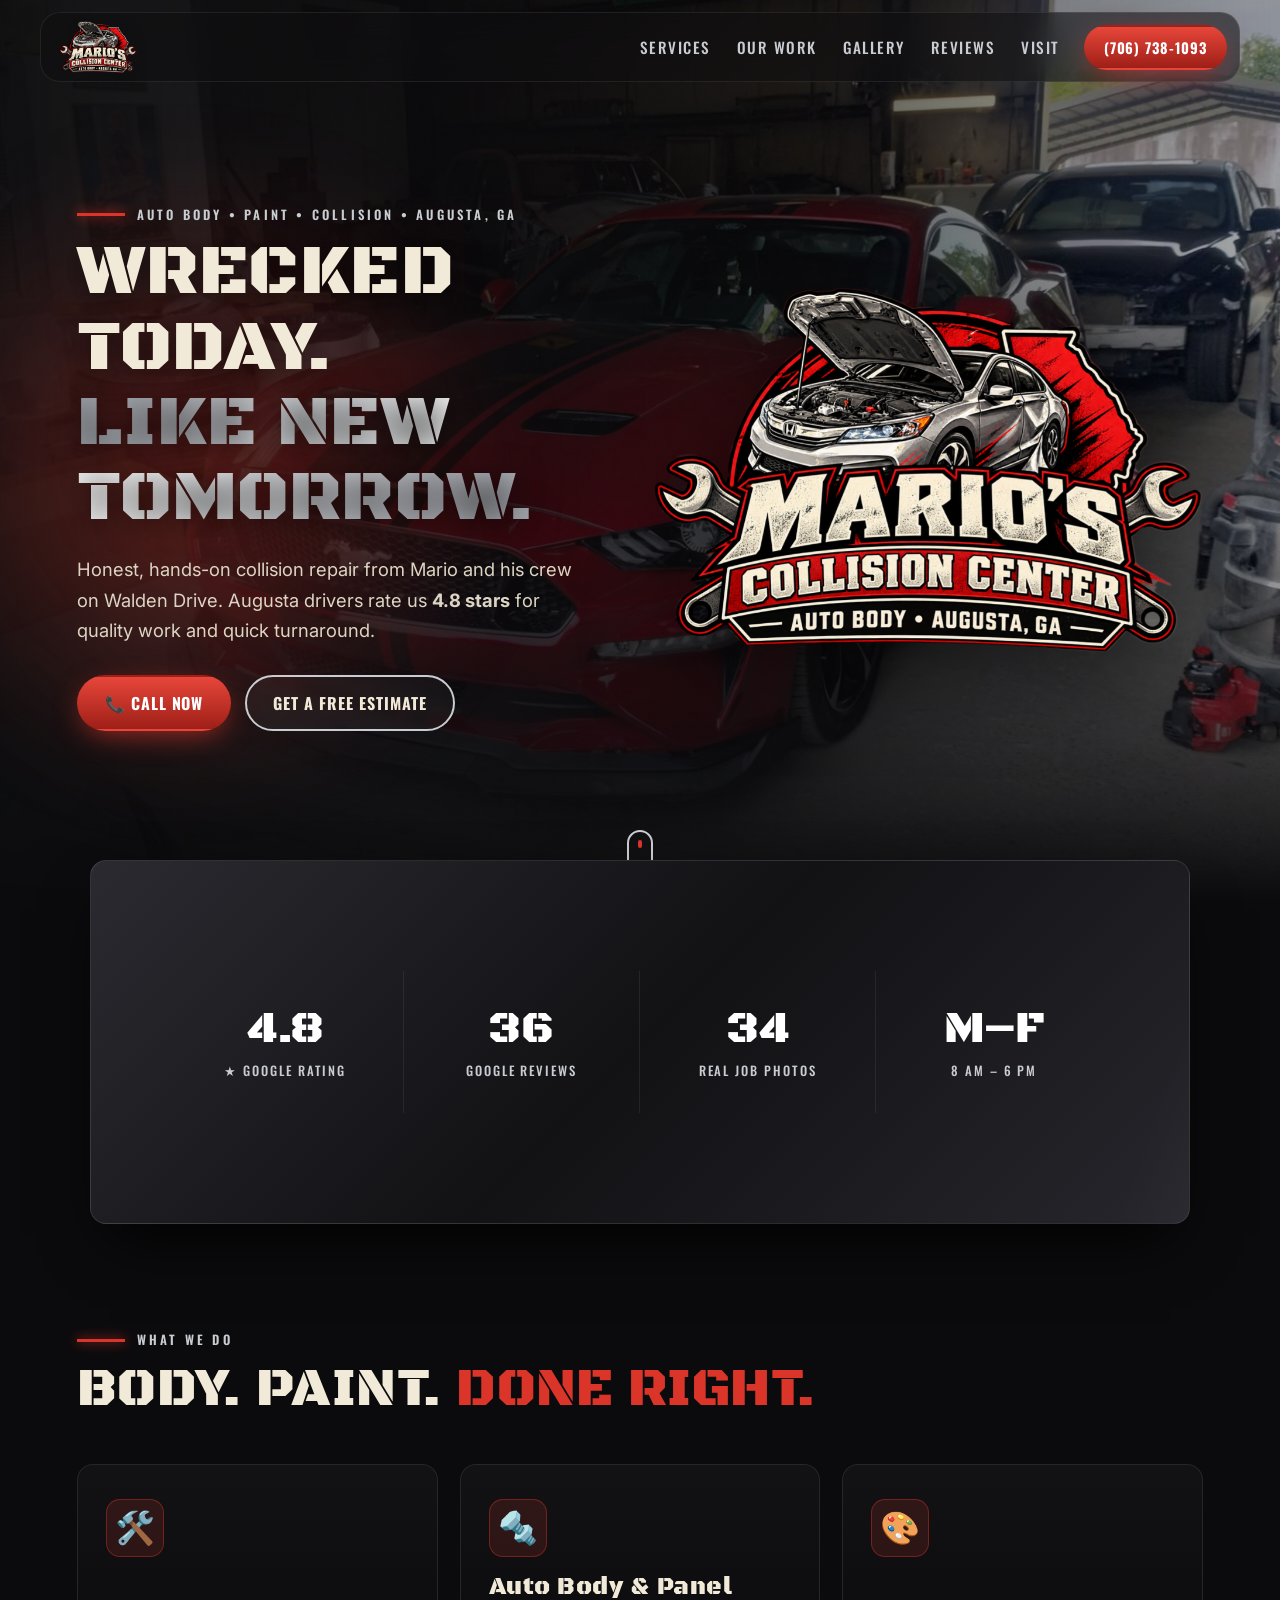
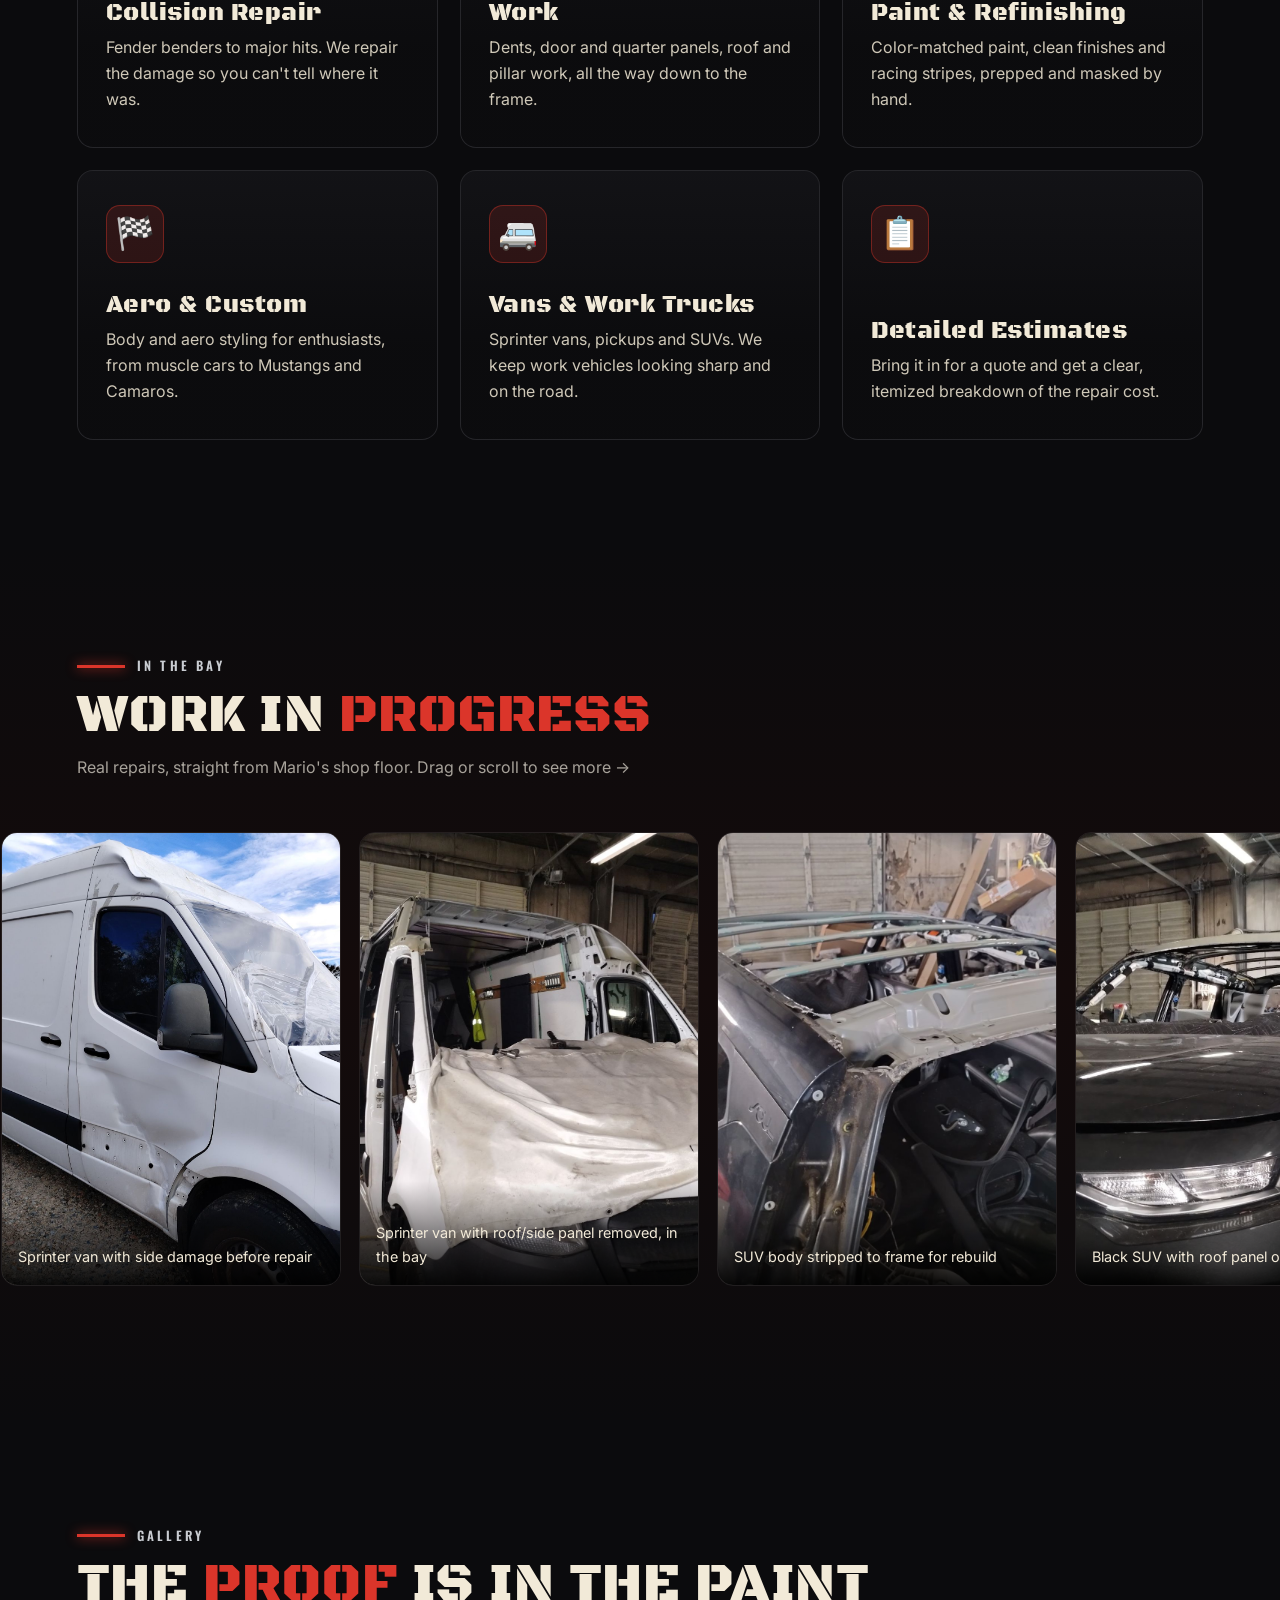
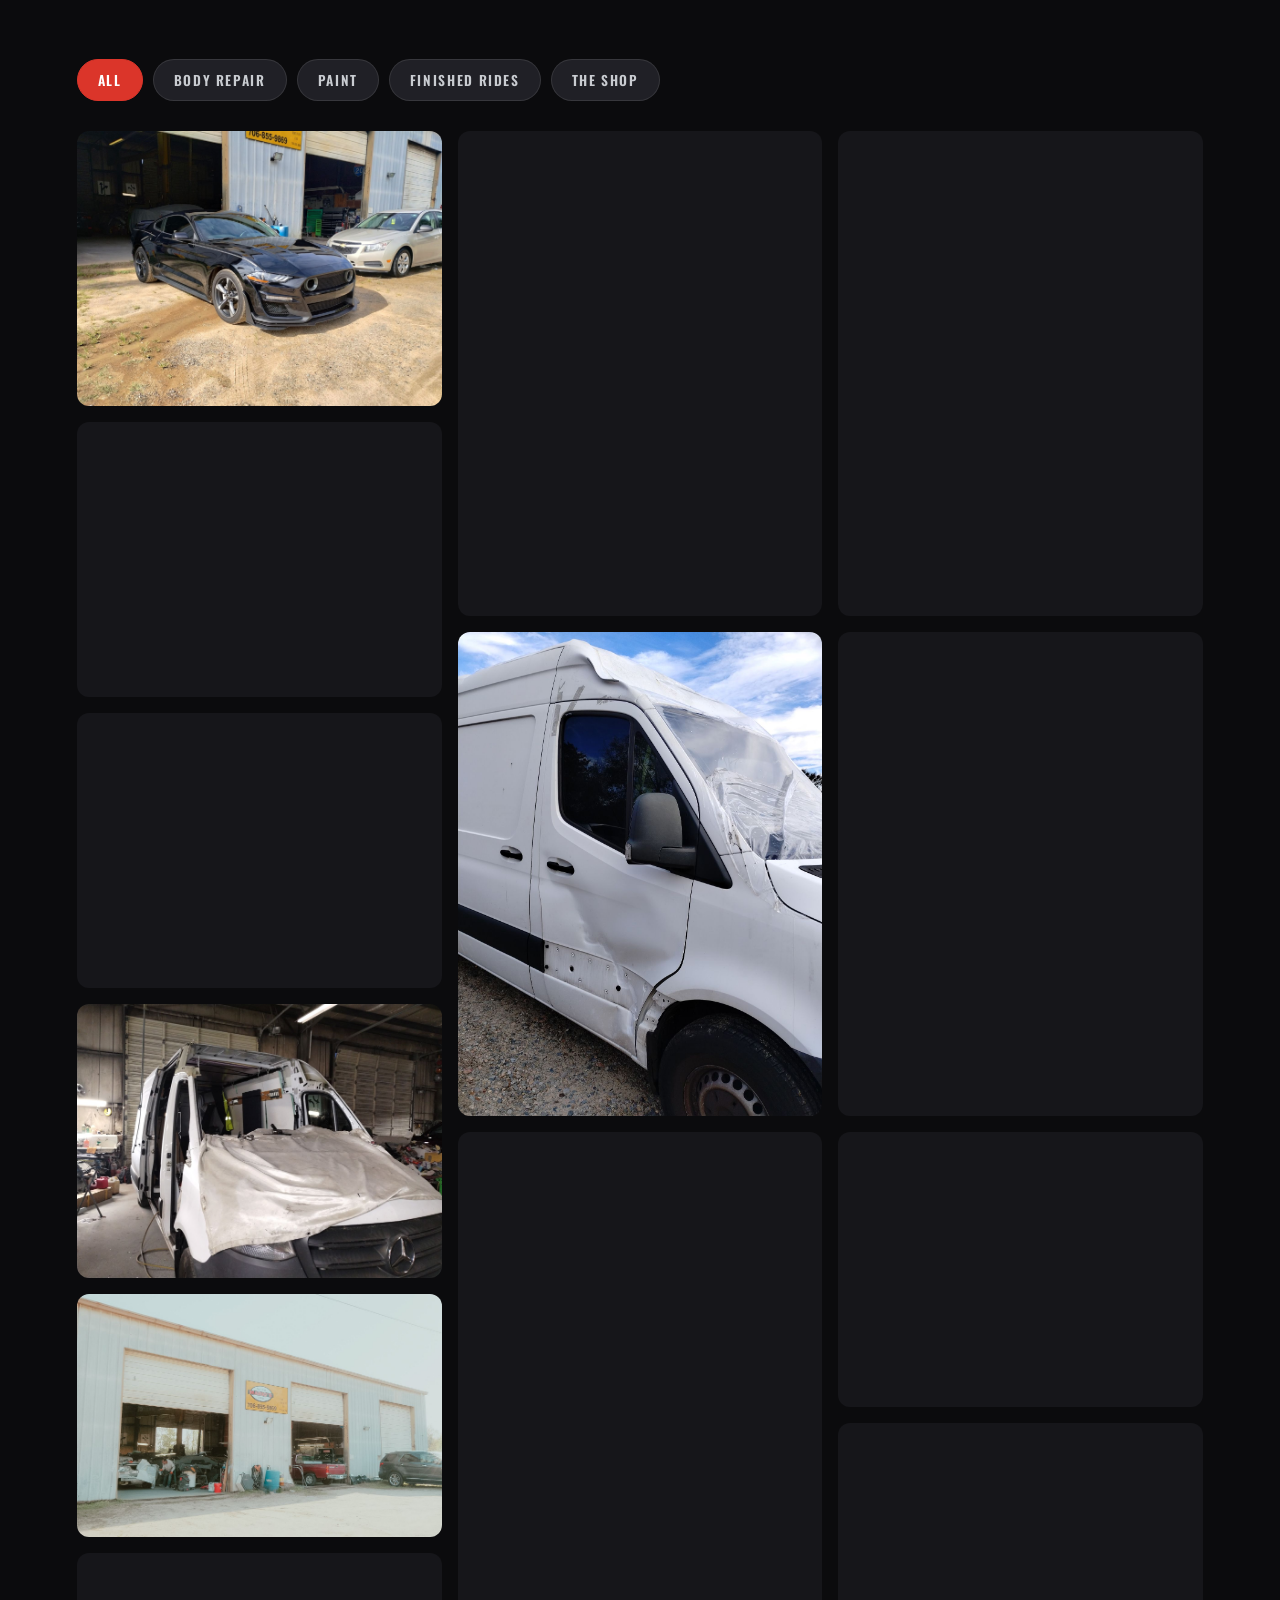
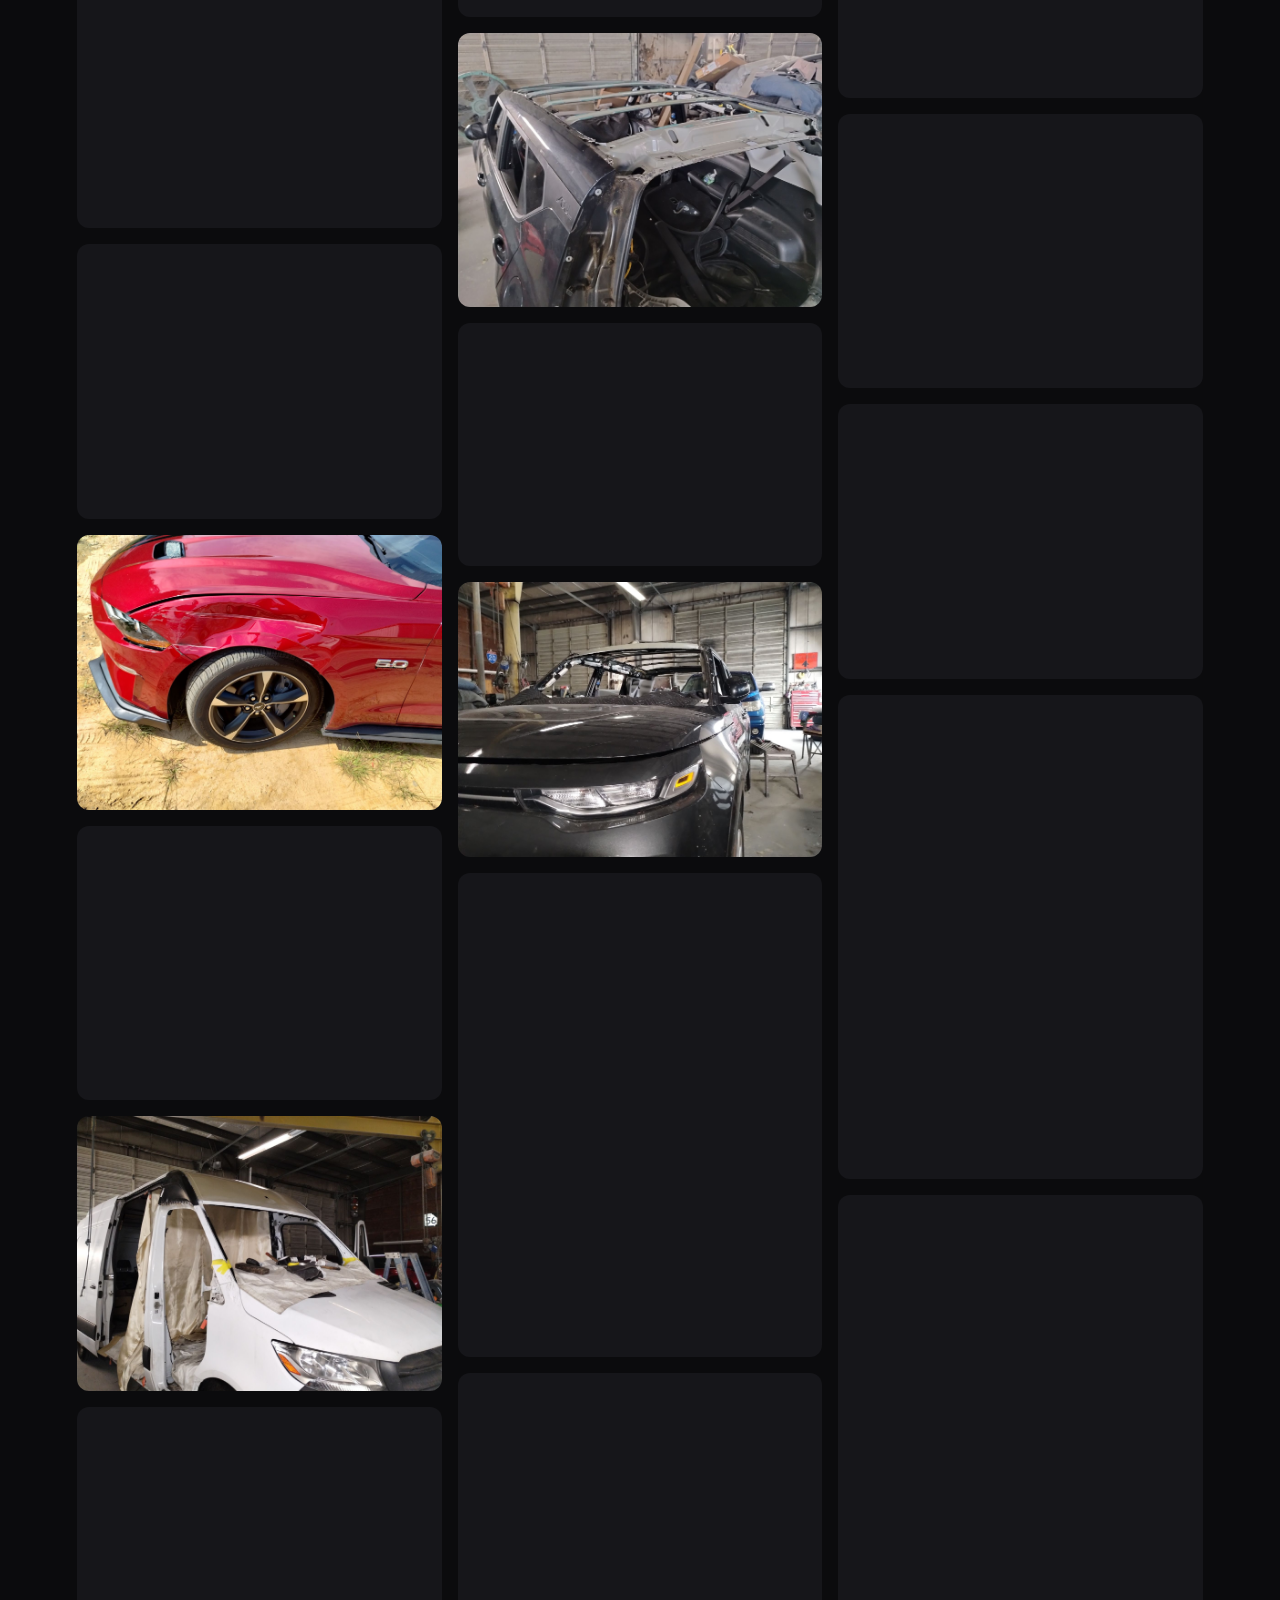
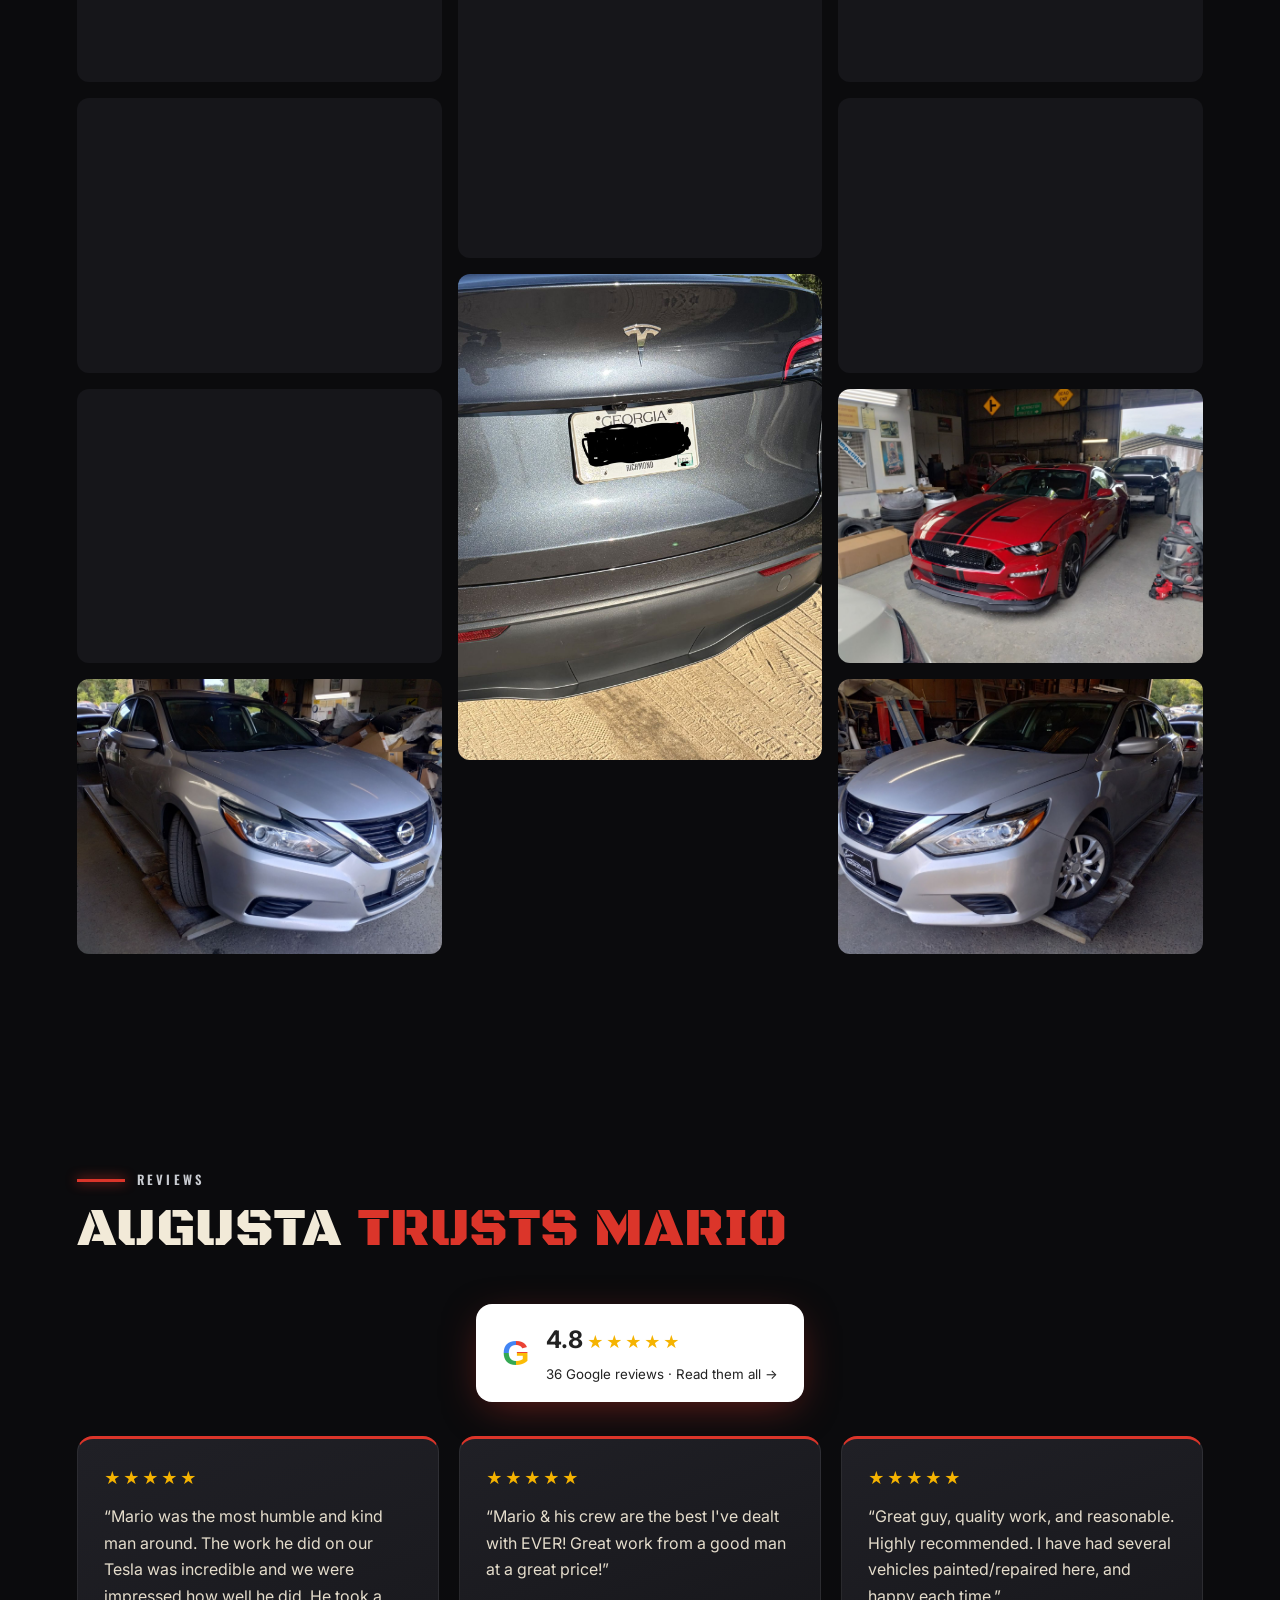
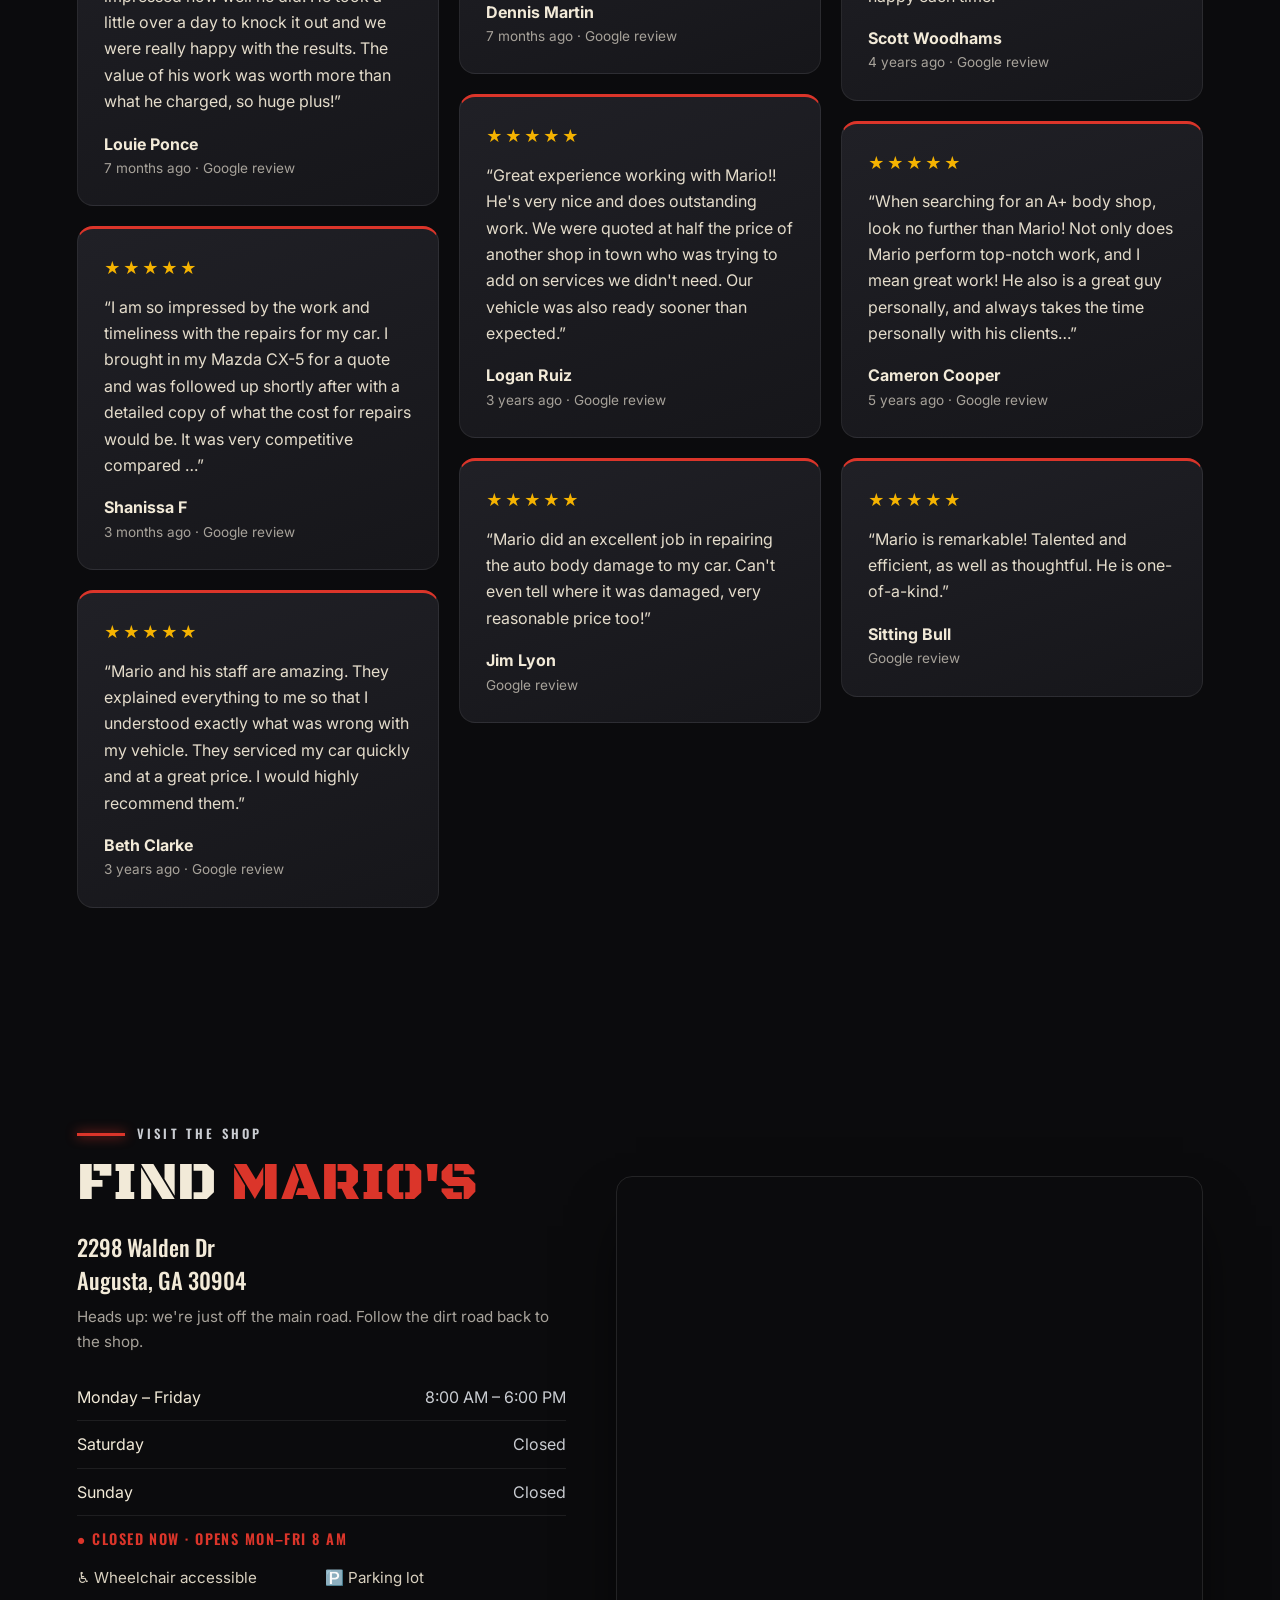
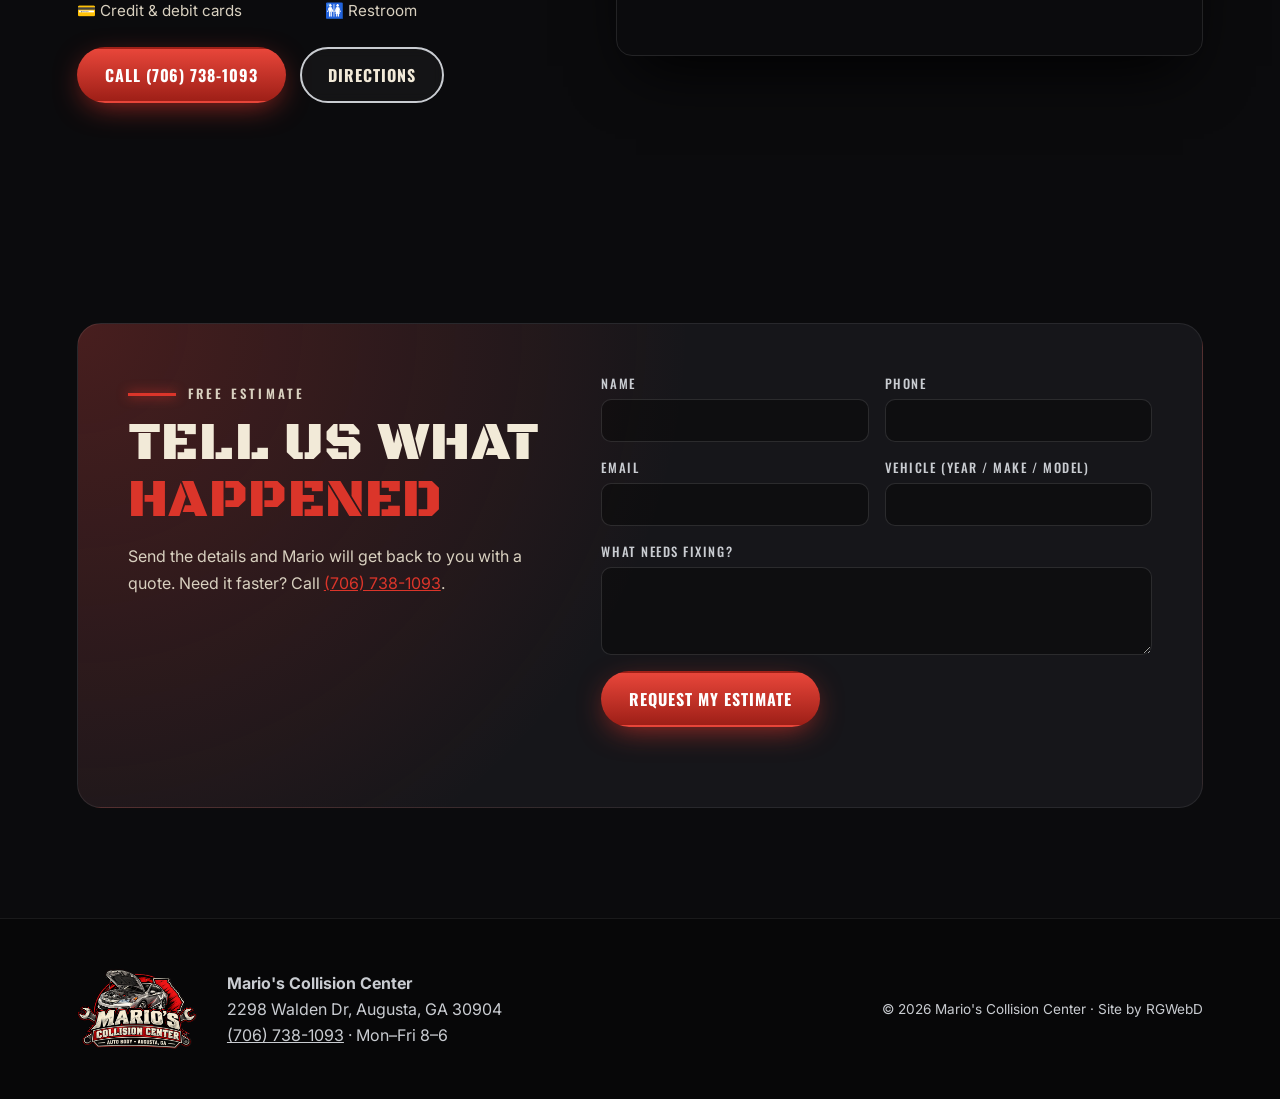
==== commit 4a7cf32d: "Hero logo: fix aspect ratio, match reference size and float/tilt effects" ====
--- a/index.html
+++ b/index.html
@@ -24,7 +24,7 @@
   <div class="hero-bg" style="background-image:url(assets/gallery/gbp-shop-03.jpg)"></div>
   <div class="hero-shade"></div><div class="hero-glow"></div>
   <div class="hero-inner">
-    <img class="hero-logo" width="940" height="626" src="assets/logo-clean.png" alt="Mario's Collision Center, Auto Body, Augusta GA">
+    <div class="hero-badge"><img class="hero-logo" width="940" height="626" src="assets/logo-clean.png" alt="Mario's Collision Center, Auto Body, Augusta GA"></div>
     <div class="hero-copy">
       <p class="eyebrow"><span class="line"></span>Auto Body • Paint • Collision • Augusta, GA</p>
       <h1>Wrecked today.<br><span class="sheen">Like new tomorrow.</span></h1>
--- a/css/styles.css
+++ b/css/styles.css
@@ -111,3 +111,13 @@
 
 .wip-card img{aspect-ratio:3/4}.masonry .g-item{transform:none!important;opacity:1!important}
 @media(prefers-reduced-motion:reduce){.js .reveal{opacity:1;transform:none}}
+@media(max-width:600px){.hero-logo{max-width:240px}}
+
+/* hero badge: natural aspect ratio + float/tilt, entrance */
+.hero-badge{order:2;justify-self:end;align-self:center;width:min(43vw,600px);filter:drop-shadow(0 24px 46px rgba(0,0,0,.55));animation:badge-in .75s .12s cubic-bezier(.2,.8,.2,1) both}
+.hero-badge .hero-logo{display:block;width:100%;max-width:none;height:auto;aspect-ratio:940/626;object-fit:contain;filter:none;order:0;margin:0;animation:badge-float 6s ease-in-out infinite}
+@keyframes badge-float{0%,100%{transform:translateY(0) rotate(-1deg)}50%{transform:translateY(-12px) rotate(1deg)}}
+@keyframes badge-in{from{opacity:0;transform:translateY(26px)}to{opacity:1;transform:none}}
+@media(max-width:960px){.hero-badge{order:0;justify-self:center;width:min(84vw,420px)}}
+@media(max-width:600px){.hero-badge{width:min(80vw,320px)}}
+@media(prefers-reduced-motion:reduce){.hero-badge,.hero-badge .hero-logo{animation:none!important;opacity:1;transform:none}}
